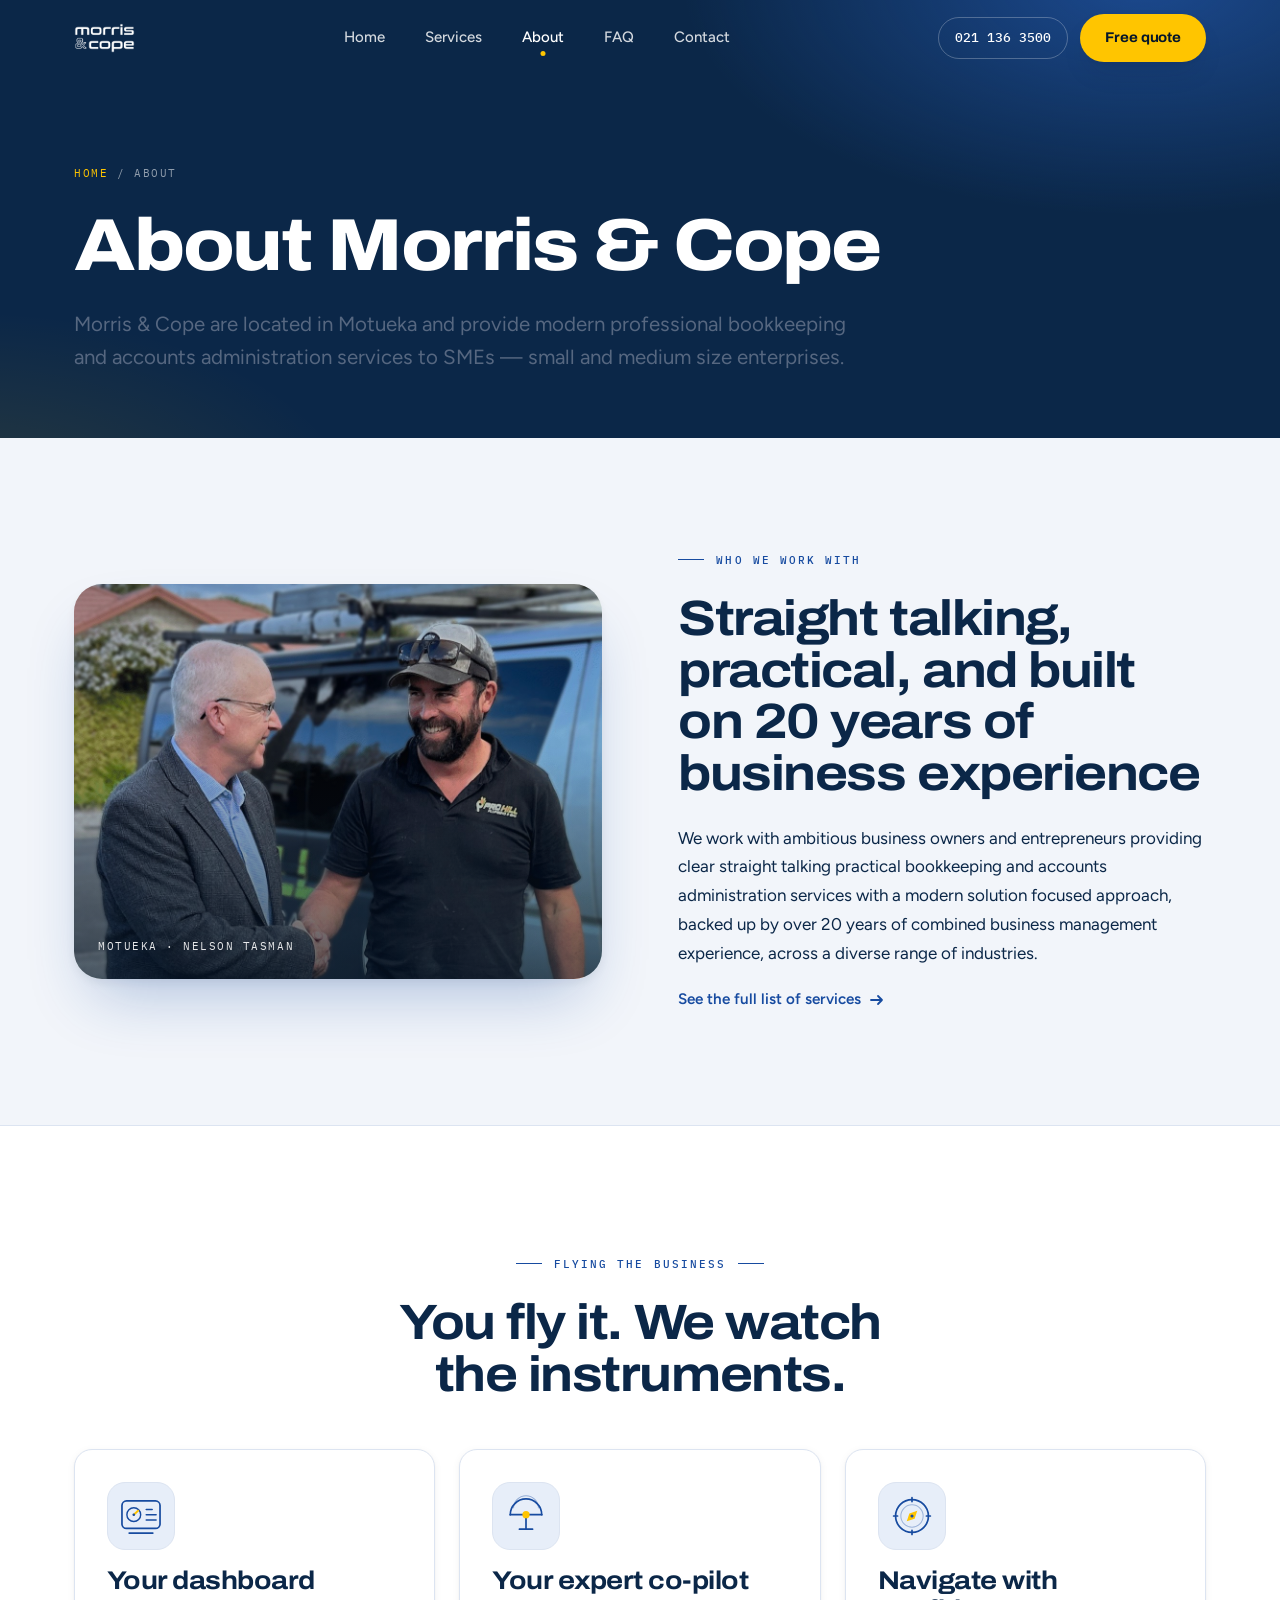
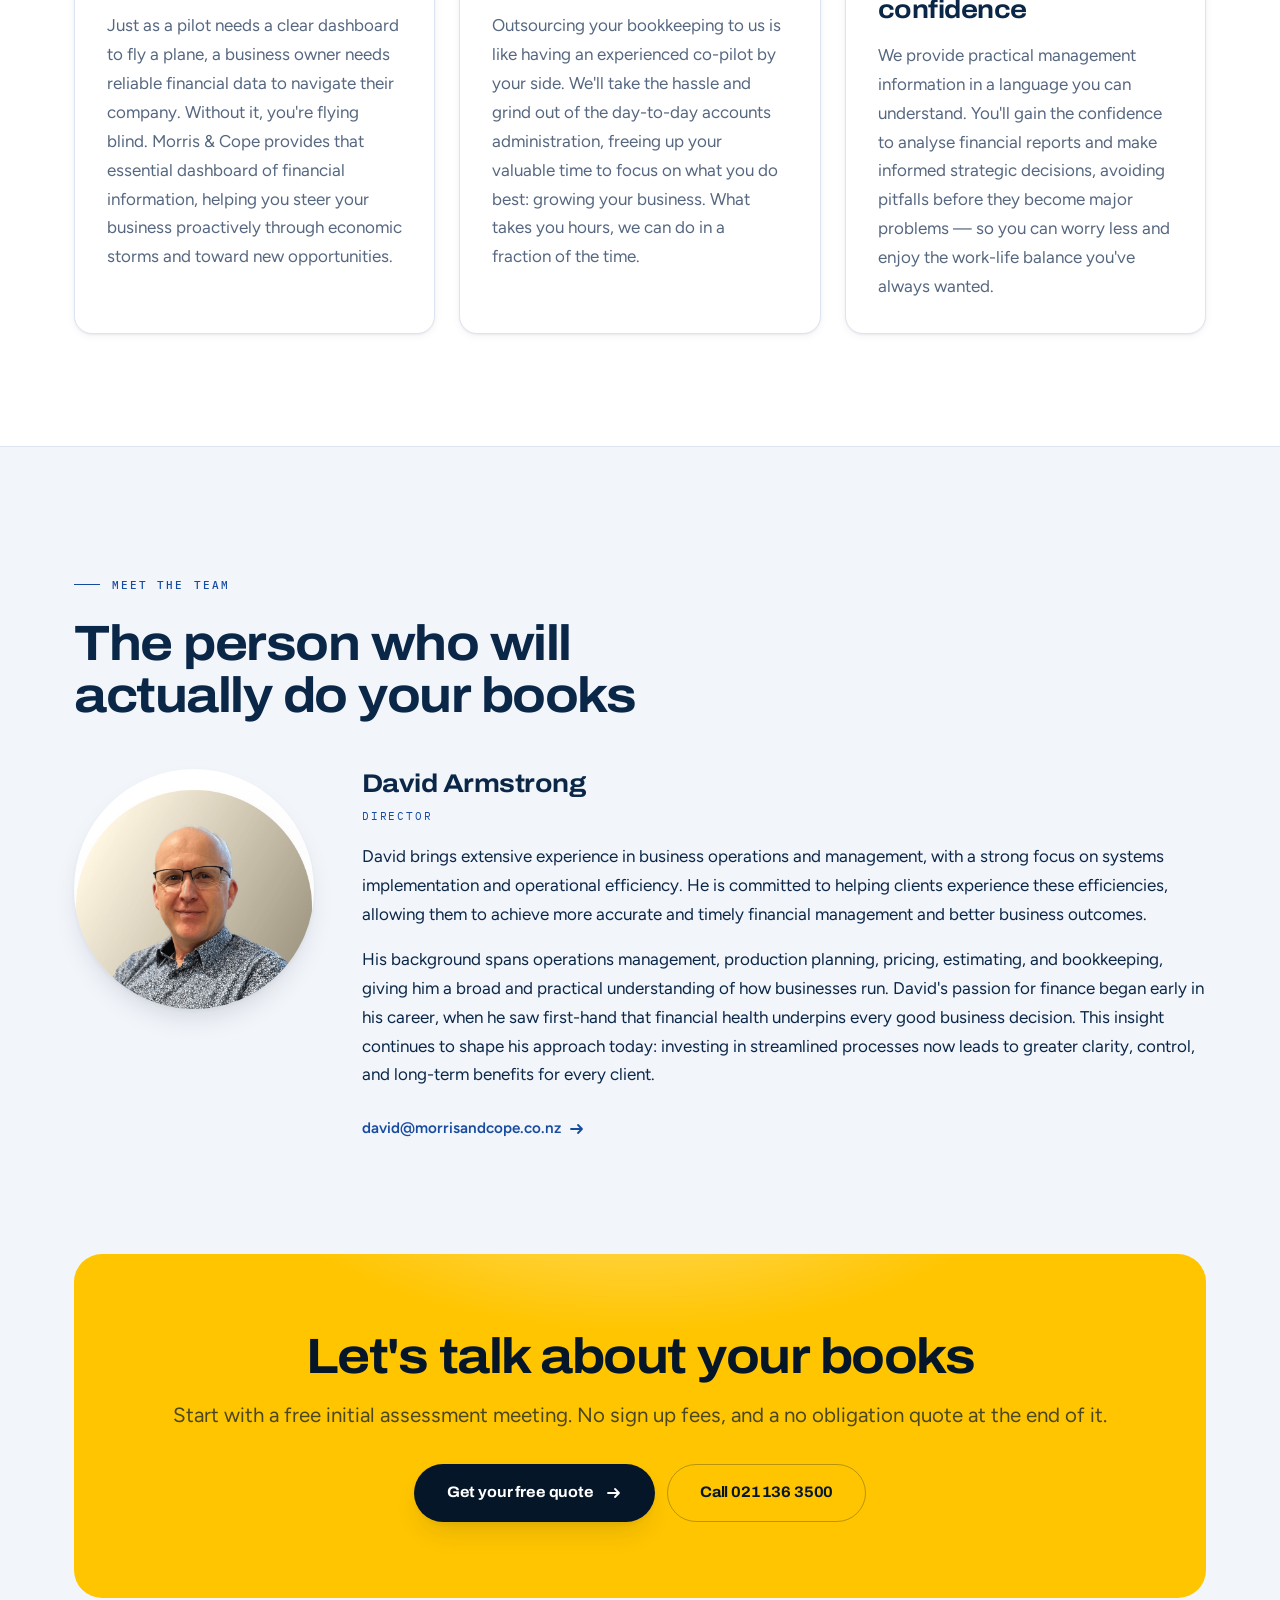
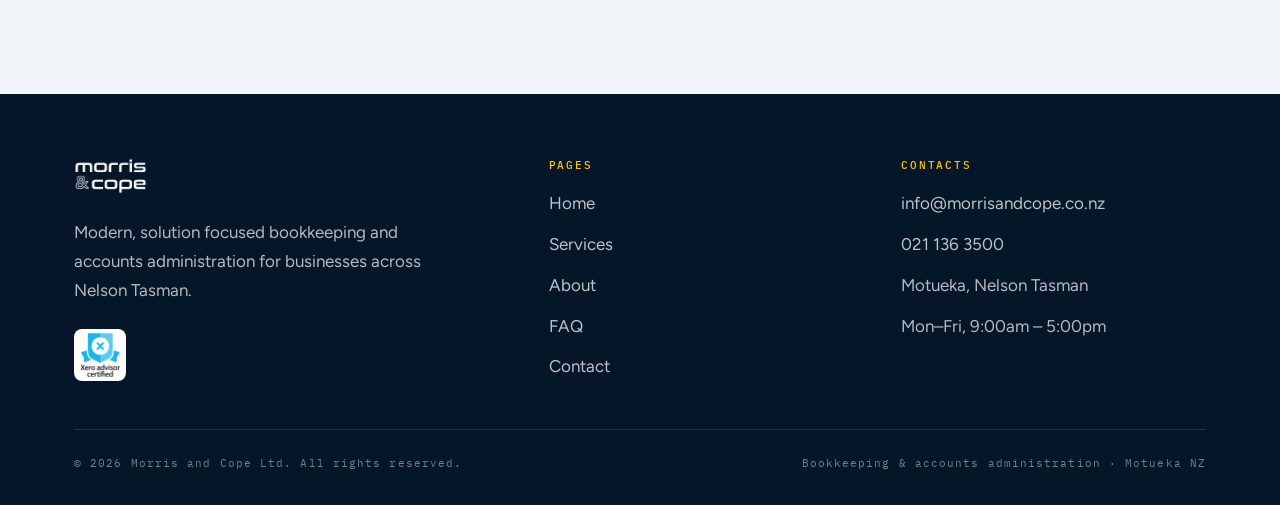
==== about.html @ 7918621d "Redesign morrisandcope.co.nz as a static five-page site Rebuilds the site around the aviation metaph" ====
<!DOCTYPE html>
<html lang="en-NZ">
<head>
<meta charset="utf-8">
<script>document.documentElement.classList.add('js')</script>
<meta name="viewport" content="width=device-width, initial-scale=1">
<title>About — Morris &amp; Cope Bookkeeping, Motueka</title>
<meta name="description" content="Morris &amp; Cope are located in Motueka and provide modern professional bookkeeping and accounts administration services to small and medium size enterprises across Nelson Tasman.">
<link rel="icon" href="images/favicon.png">
<link rel="preconnect" href="https://fonts.googleapis.com">
<link rel="preconnect" href="https://fonts.gstatic.com" crossorigin>
<link href="https://fonts.googleapis.com/css2?family=Archivo:wdth,wght@75..125,400..900&family=Figtree:wght@300..800&family=IBM+Plex+Mono:wght@400;500;600&display=swap" rel="stylesheet">
<link rel="stylesheet" href="styles.css">
</head>
<body>
<a class="skip" href="#main">Skip to content</a>

<header class="site-head">
  <div class="wrap">
    <a class="brand" href="index.html"><img src="images/logo-white.png" alt="Morris &amp; Cope"></a>
    <nav class="nav" aria-label="Main">
      <a href="index.html">Home</a>
      <a href="services.html">Services</a>
      <a href="about.html" aria-current="page">About</a>
      <a href="faq.html">FAQ</a>
      <a href="contact.html">Contact</a>
    </nav>
    <div class="head-cta">
      <a class="head-phone" href="tel:+64211363500">021 136 3500</a>
      <a class="btn btn--signal" href="contact.html">Free quote</a>
      <button class="burger" aria-expanded="false" aria-controls="drawer" aria-label="Menu"><span></span></button>
    </div>
  </div>
</header>

<div class="drawer" id="drawer" aria-hidden="true">
  <a class="drawer__link" href="index.html">Home</a>
  <a class="drawer__link" href="services.html">Services</a>
  <a class="drawer__link" href="about.html">About</a>
  <a class="drawer__link" href="faq.html">FAQ</a>
  <a class="drawer__link" href="contact.html">Contact</a>
  <div class="drawer__foot">
    <a class="btn btn--signal" href="contact.html">Get your free quote</a>
    <a class="btn btn--ghost" href="tel:+64211363500">Call 021 136 3500</a>
  </div>
</div>

<main id="main">

  <section class="page-head">
    <div class="page-head__glow"></div>
    <div class="wrap stage">
      <p class="crumbs"><a href="index.html">Home</a> / About</p>
      <h1>About Morris &amp; Cope</h1>
      <p class="lede">Morris &amp; Cope are located in Motueka and provide modern professional bookkeeping and accounts administration services to SMEs — small and medium size enterprises.</p>
    </div>
  </section>

  <section class="band">
    <div class="wrap split">
      <figure class="photo reveal" style="margin:0; aspect-ratio: 4/3;">
        <img src="images/handshake.jpg" alt="David Armstrong of Morris &amp; Cope meeting a tradesperson client" loading="lazy">
        <figcaption>Motueka · Nelson Tasman</figcaption>
      </figure>
      <div class="reveal" data-d="1">
        <p class="eyebrow">Who we work with</p>
        <h2>Straight talking, practical, and built on 20 years of business experience</h2>
        <p style="margin-top:var(--s5)">We work with ambitious business owners and entrepreneurs providing clear straight talking practical bookkeeping and accounts administration services with a modern solution focused approach, backed up by over 20 years of combined business management experience, across a diverse range of industries.</p>
        <p><a class="link-arrow" href="services.html"><span>See the full list of services</span> <svg width="16" height="16" viewBox="0 0 16 16" fill="none" aria-hidden="true"><path d="M2 8h11M9 4l4 4-4 4" stroke="currentColor" stroke-width="1.8" stroke-linecap="round" stroke-linejoin="round"/></svg></a></p>
      </div>
    </div>
  </section>

  <!-- The site's own aviation metaphor, given three pillars -->
  <section class="band band--raised">
    <div class="wrap">
      <div class="section-head section-head--center reveal">
        <p class="eyebrow eyebrow--center">Flying the business</p>
        <h2>You fly it. We watch the instruments.</h2>
      </div>
      <div class="grid grid--3">
        <div class="card pillar reveal">
          <svg class="pillar-ico" viewBox="0 0 64 64" fill="none" aria-hidden="true">
            <rect x="3" y="9" width="58" height="42" rx="7" stroke="#174BA0" stroke-width="2.6"/>
            <circle cx="21" cy="30" r="10.5" stroke="#174BA0" stroke-width="2.2"/>
            <path d="M21 30 L27.5 24" stroke="#FFC500" stroke-width="3" stroke-linecap="round"/>
            <circle cx="21" cy="30" r="2" fill="#174BA0"/>
            <path d="M40 38 h15M40 30 h15M40 22 h9" stroke="#174BA0" stroke-width="2.4" stroke-linecap="round"/>
            <path d="M14 58h36" stroke="#174BA0" stroke-width="2.6" stroke-linecap="round"/>
          </svg>
          <h3>Your dashboard</h3>
          <p style="color:var(--slate)">Just as a pilot needs a clear dashboard to fly a plane, a business owner needs reliable financial data to navigate their company. Without it, you're flying blind. Morris &amp; Cope provides that essential dashboard of financial information, helping you steer your business proactively through economic storms and toward new opportunities.</p>
        </div>
        <div class="card pillar reveal" data-d="1">
          <svg class="pillar-ico" viewBox="0 0 64 64" fill="none" aria-hidden="true">
            <path d="M8 30 a24 24 0 0 1 48 0" stroke="#174BA0" stroke-width="2.6" stroke-linecap="round"/>
            <path d="M8 30 h48" stroke="#174BA0" stroke-width="2.6" stroke-linecap="round"/>
            <path d="M32 30 v22" stroke="#174BA0" stroke-width="2.6" stroke-linecap="round"/>
            <circle cx="32" cy="30" r="5.5" fill="#FFC500"/>
            <path d="M22 52h20" stroke="#174BA0" stroke-width="2.6" stroke-linecap="round"/>
            <path d="M13 20 a19 19 0 0 1 38 0" stroke="#174BA0" stroke-width="1.6" opacity=".4"/>
          </svg>
          <h3>Your expert co-pilot</h3>
          <p style="color:var(--slate)">Outsourcing your bookkeeping to us is like having an experienced co-pilot by your side. We'll take the hassle and grind out of the day-to-day accounts administration, freeing up your valuable time to focus on what you do best: growing your business. What takes you hours, we can do in a fraction of the time.</p>
        </div>
        <div class="card pillar reveal" data-d="2">
          <svg class="pillar-ico" viewBox="0 0 64 64" fill="none" aria-hidden="true">
            <circle cx="32" cy="32" r="25" stroke="#174BA0" stroke-width="2.6"/>
            <circle cx="32" cy="32" r="17" stroke="#174BA0" stroke-width="1.6" opacity=".35"/>
            <path d="M32 4v6M32 54v6M4 32h6M54 32h6" stroke="#174BA0" stroke-width="2.6" stroke-linecap="round"/>
            <path d="M40 24 L28 28 L24 40 L36 36 Z" fill="#FFC500"/>
            <circle cx="32" cy="32" r="2.4" fill="#174BA0"/>
          </svg>
          <h3>Navigate with confidence</h3>
          <p style="color:var(--slate)">We provide practical management information in a language you can understand. You'll gain the confidence to analyse financial reports and make informed strategic decisions, avoiding pitfalls before they become major problems — so you can worry less and enjoy the work-life balance you've always wanted.</p>
        </div>
      </div>
    </div>
  </section>

  <section class="band">
    <div class="wrap">
      <div class="section-head reveal">
        <p class="eyebrow">Meet the team</p>
        <h2>The person who will actually do your books</h2>
      </div>
      <div class="team-card reveal">
        <div class="team-card__pic"><img src="images/david-portrait.jpg" alt="David Armstrong, director of Morris &amp; Cope" loading="lazy"></div>
        <div>
          <h3>David Armstrong</h3>
          <p class="team-role">Director</p>
          <p>David brings extensive experience in business operations and management, with a strong focus on systems implementation and operational efficiency. He is committed to helping clients experience these efficiencies, allowing them to achieve more accurate and timely financial management and better business outcomes.</p>
          <p>His background spans operations management, production planning, pricing, estimating, and bookkeeping, giving him a broad and practical understanding of how businesses run. David's passion for finance began early in his career, when he saw first-hand that financial health underpins every good business decision. This insight continues to shape his approach today: investing in streamlined processes now leads to greater clarity, control, and long-term benefits for every client.</p>
          <p style="margin-top:var(--s5)"><a class="link-arrow" href="mailto:david@morrisandcope.co.nz"><span>david@morrisandcope.co.nz</span> <svg width="16" height="16" viewBox="0 0 16 16" fill="none" aria-hidden="true"><path d="M2 8h11M9 4l4 4-4 4" stroke="currentColor" stroke-width="1.8" stroke-linecap="round" stroke-linejoin="round"/></svg></a></p>
        </div>
      </div>
    </div>
  </section>

  <section class="band band--tight" style="padding-top:0">
    <div class="wrap">
      <div class="cta-band reveal">
        <h2>Let's talk about your books</h2>
        <p class="lede">Start with a free initial assessment meeting. No sign up fees, and a no obligation quote at the end of it.</p>
        <div class="actions">
          <a class="btn" href="contact.html">Get your free quote <svg width="16" height="16" viewBox="0 0 16 16" fill="none" aria-hidden="true"><path d="M2 8h11M9 4l4 4-4 4" stroke="currentColor" stroke-width="1.8" stroke-linecap="round" stroke-linejoin="round"/></svg></a>
          <a class="btn btn--outline" href="tel:+64211363500">Call 021 136 3500</a>
        </div>
      </div>
    </div>
  </section>

</main>

<footer class="site-foot">
  <div class="wrap">
    <div class="foot-grid">
      <div>
        <img class="foot-logo" src="images/logo-white.png" alt="Morris &amp; Cope">
        <p style="max-width:34ch">Modern, solution focused bookkeeping and accounts administration for businesses across Nelson Tasman.</p>
        <div class="foot-badges">
          <img src="images/xero-certified.png" alt="Xero advisor certified">
        </div>
      </div>
      <div>
        <h4>Pages</h4>
        <ul class="foot-links">
          <li><a href="index.html">Home</a></li>
          <li><a href="services.html">Services</a></li>
          <li><a href="about.html">About</a></li>
          <li><a href="faq.html">FAQ</a></li>
          <li><a href="contact.html">Contact</a></li>
        </ul>
      </div>
      <div>
        <h4>Contacts</h4>
        <ul class="foot-contact">
          <li><a href="mailto:info@morrisandcope.co.nz">info@morrisandcope.co.nz</a></li>
          <li><a href="tel:+64211363500">021 136 3500</a></li>
          <li>Motueka, Nelson Tasman</li>
          <li>Mon–Fri, 9:00am – 5:00pm</li>
        </ul>
      </div>
    </div>
    <div class="foot-bottom">
      <span>© <span data-year>2026</span> Morris and Cope Ltd. All rights reserved.</span>
      <span>Bookkeeping &amp; accounts administration · Motueka NZ</span>
    </div>
  </div>
</footer>

<div class="dock">
  <a class="dock--call" href="tel:+64211363500">
    <svg width="15" height="15" viewBox="0 0 16 16" fill="none" aria-hidden="true"><path d="M3 3.5c0-.6.4-1 1-1h1.6c.4 0 .8.3.9.7l.7 2.2c.1.4 0 .8-.4 1l-1 .7a9 9 0 0 0 3.6 3.6l.7-1c.2-.3.6-.5 1-.4l2.2.7c.4.1.7.5.7.9V13c0 .6-.4 1-1 1A11 11 0 0 1 3 3.5Z" fill="currentColor"/></svg>
    Call
  </a>
  <a class="dock--quote" href="contact.html">Get a free quote</a>
</div>

<script src="app.js"></script>
</body>
</html>
---- styles.css ----
/* ==========================================================================
   Morris & Cope — bookkeeping & accounts administration, Motueka NZ
   Design system. The site's own copy runs an aviation metaphor
   (dashboard / co-pilot / altimeter / radar), so the visual language is
   flight-instrument: hairline ticks, mono labelling, one settling horizon.
   ========================================================================== */

/* ---------- 1. Tokens ---------- */
:root {
  /* Colour — every value derived from the logo blue #174BA0 and the
     brand's yellow desk photography. */
  --ink:        #061629;
  --navy:       #0B2748;
  --navy-soft:  #14396a;
  --blue:       #174BA0;
  --blue-lift:  #2C6BD4;
  --blue-wash:  #E7EEF9;
  --signal:     #FFC500;
  --signal-deep:#E0A800;
  --paper:      #F2F5FA;
  --white:      #FFFFFF;
  --mist:       #DCE4F1;
  --slate:      #566780;
  --slate-dim:  #7B8AA1;

  /* Spacing scale — used everywhere, no ad-hoc values */
  --s1: 4px;   --s2: 8px;   --s3: 12px;  --s4: 16px;  --s5: 24px;
  --s6: 32px;  --s7: 48px;  --s8: 64px;  --s9: 96px;  --s10: 128px;

  --radius-sm: 10px;
  --radius:    18px;
  --radius-lg: 28px;

  /* Layered, navy-tinted shadows — base / elevated / floating */
  --shadow-1: 0 1px 2px rgba(6,22,41,.05), 0 2px 8px rgba(6,22,41,.05);
  --shadow-2: 0 2px 4px rgba(6,22,41,.04), 0 14px 30px -10px rgba(6,22,41,.16);
  --shadow-3: 0 4px 10px rgba(6,22,41,.06), 0 32px 64px -20px rgba(23,75,160,.32);

  /* Spring-ish easing */
  --ease:      cubic-bezier(.22,.61,.36,1);
  --ease-out:  cubic-bezier(.16,1,.3,1);
  --ease-back: cubic-bezier(.34,1.42,.64,1);

  --head-h: 76px;
}

/* ---------- 2. Reset & base ---------- */
*, *::before, *::after { box-sizing: border-box; }
html { -webkit-text-size-adjust: 100%; scroll-behavior: smooth; }
body {
  margin: 0;
  background: var(--paper);
  color: var(--navy);
  font-family: 'Figtree', ui-sans-serif, system-ui, sans-serif;
  font-size: 17px;
  line-height: 1.7;
  -webkit-font-smoothing: antialiased;
  overflow-x: hidden;
}
img, svg { max-width: 100%; display: block; }
a { color: inherit; }
button { font: inherit; color: inherit; }

::selection { background: var(--signal); color: var(--ink); }

:focus-visible {
  outline: 3px solid var(--signal);
  outline-offset: 3px;
  border-radius: 4px;
}

.skip {
  position: absolute; left: var(--s4); top: -100px; z-index: 200;
  background: var(--signal); color: var(--ink);
  padding: var(--s3) var(--s5); border-radius: 999px;
  font-weight: 700; text-decoration: none;
  transition: top .2s var(--ease);
}
.skip:focus { top: var(--s4); }

/* ---------- 3. Typography ---------- */
/* Display: Archivo run wide (wdth 112) to echo the wide, rounded logotype.
   Body: Figtree. Utility: IBM Plex Mono for instrument labelling. */
h1, h2, h3, h4, .display {
  font-family: 'Archivo', ui-sans-serif, system-ui, sans-serif;
  font-variation-settings: 'wdth' 112;
  font-weight: 700;
  line-height: 1.04;
  letter-spacing: -0.03em;
  margin: 0;
  text-wrap: balance;
}
h1 { font-size: clamp(2.35rem, 7.4vw, 4.6rem); font-weight: 800; }
h2 { font-size: clamp(1.95rem, 5.2vw, 3.1rem); }
h3 { font-size: clamp(1.25rem, 2.6vw, 1.6rem); line-height: 1.16; letter-spacing: -0.02em; }
h4 { font-size: 1.06rem; line-height: 1.3; letter-spacing: -0.01em; }
p  { margin: 0 0 var(--s4); }
p:last-child { margin-bottom: 0; }

.lede {
  font-size: clamp(1.06rem, 2.1vw, 1.28rem);
  line-height: 1.62;
  color: var(--slate);
}

/* Instrument label — the utility face */
.eyebrow {
  font-family: 'IBM Plex Mono', ui-monospace, monospace;
  font-size: .715rem;
  font-weight: 500;
  letter-spacing: .18em;
  text-transform: uppercase;
  color: var(--blue);
  display: flex;
  align-items: center;
  gap: var(--s3);
  margin: 0 0 var(--s5);
}
.eyebrow::before {
  content: '';
  width: 26px; height: 1px;
  background: currentColor;
  flex: none;
}
.eyebrow--center { justify-content: center; }
.eyebrow--center::after {
  content: '';
  width: 26px; height: 1px;
  background: currentColor;
  flex: none;
}
.on-dark .eyebrow { color: var(--signal); }

/* ---------- 4. Layout ---------- */
.wrap { width: 100%; max-width: 1180px; margin-inline: auto; padding-inline: var(--s5); }
.wrap--narrow { max-width: 820px; }

section { position: relative; }
.band { padding-block: clamp(var(--s8), 9vw, 112px); }
.band--tight { padding-block: clamp(var(--s7), 8vw, var(--s9)); }

.on-dark { background: var(--navy); color: var(--white); }
/* Elevated light band — one step up from the paper ground */
.band--raised { background: var(--white); border-block: 1px solid var(--mist); }
.on-dark .lede, .on-dark p { color: rgba(255,255,255,.78); }
.on-dark h1, .on-dark h2, .on-dark h3, .on-dark h4 { color: var(--white); }

/* Fine grain overlay for dark bands — keeps big navy fields from flattening */
.grain::after {
  content: '';
  position: absolute; inset: 0;
  pointer-events: none;
  opacity: .5;
  background-image: url("data:image/svg+xml,%3Csvg xmlns='http://www.w3.org/2000/svg' width='140' height='140'%3E%3Cfilter id='n'%3E%3CfeTurbulence type='fractalNoise' baseFrequency='.85' numOctaves='3'/%3E%3C/filter%3E%3Crect width='140' height='140' filter='url(%23n)' opacity='.32'/%3E%3C/svg%3E");
}

.section-head { max-width: 720px; margin-bottom: var(--s7); }
.section-head--center { margin-inline: auto; text-align: center; }
.section-head p { margin-top: var(--s4); }

/* ---------- 5. Buttons & links ---------- */
.btn {
  --btn-bg: var(--blue);
  --btn-fg: var(--white);
  display: inline-flex; align-items: center; gap: var(--s3);
  padding: 15px var(--s6);
  background: var(--btn-bg);
  color: var(--btn-fg);
  border: 1px solid transparent;
  border-radius: 999px;
  font-family: 'Archivo', sans-serif;
  font-variation-settings: 'wdth' 106;
  font-weight: 700;
  font-size: .95rem;
  letter-spacing: -0.01em;
  text-decoration: none;
  cursor: pointer;
  box-shadow: var(--shadow-2);
  transition: transform .32s var(--ease-back), box-shadow .32s var(--ease), background-color .2s var(--ease);
}
.btn:hover  { transform: translateY(-3px); box-shadow: var(--shadow-3); }
.btn:active { transform: translateY(-1px) scale(.985); }
.btn svg { flex: none; transition: transform .32s var(--ease-back); }
.btn:hover svg { transform: translateX(4px); }

.btn--signal { --btn-bg: var(--signal); --btn-fg: var(--ink); }
.btn--signal:hover { background: #FFD23F; }
.btn--ghost {
  --btn-bg: transparent; --btn-fg: var(--white);
  border-color: rgba(255,255,255,.32);
  box-shadow: none;
}
.btn--ghost:hover { background: rgba(255,255,255,.09); border-color: rgba(255,255,255,.6); box-shadow: none; }
.btn--outline {
  --btn-bg: transparent; --btn-fg: var(--navy);
  border-color: var(--mist);
  box-shadow: none;
}
.btn--outline:hover { background: var(--white); border-color: var(--blue); box-shadow: var(--shadow-2); }

.actions { display: flex; flex-wrap: wrap; gap: var(--s3); }

/* Text link with a rule that wipes in */
.link-arrow {
  display: inline-flex; align-items: center; gap: var(--s2);
  font-weight: 600; color: var(--blue); text-decoration: none;
  font-size: .95rem;
}
.link-arrow span { position: relative; }
.link-arrow span::after {
  content: ''; position: absolute; left: 0; bottom: -2px;
  width: 100%; height: 1.5px; background: currentColor;
  transform: scaleX(0); transform-origin: right;
  transition: transform .38s var(--ease-out);
}
.link-arrow:hover span::after { transform: scaleX(1); transform-origin: left; }
.link-arrow svg { transition: transform .32s var(--ease-back); }
.link-arrow:hover svg { transform: translateX(4px); }

/* ---------- 6. Header ---------- */
.site-head {
  position: fixed; inset: 0 0 auto; z-index: 100;
  height: var(--head-h);
  display: flex; align-items: center;
  transition: background-color .4s var(--ease), box-shadow .4s var(--ease), height .4s var(--ease);
}
.site-head::before {
  content: ''; position: absolute; inset: 0;
  background: rgba(11,39,72,.88);
  backdrop-filter: blur(14px) saturate(140%);
  -webkit-backdrop-filter: blur(14px) saturate(140%);
  border-bottom: 1px solid rgba(255,255,255,.09);
  opacity: 0;
  transition: opacity .4s var(--ease);
}
.site-head.is-stuck::before { opacity: 1; }
.site-head.is-stuck { height: 64px; }
.site-head > .wrap {
  position: relative;
  display: flex; align-items: center; justify-content: space-between;
  gap: var(--s5);
}
.brand { display: flex; align-items: center; text-decoration: none; flex: none; }
.brand img { height: 30px; width: auto; transition: height .4s var(--ease); }
.site-head.is-stuck .brand img { height: 26px; }

.nav { display: flex; align-items: center; gap: var(--s2); }
.nav a {
  position: relative;
  padding: var(--s2) var(--s4);
  color: rgba(255,255,255,.82);
  text-decoration: none;
  font-weight: 500;
  font-size: .94rem;
  border-radius: 999px;
  transition: color .22s var(--ease), background-color .22s var(--ease);
}
.nav a::after {
  content: ''; position: absolute;
  left: 50%; bottom: 3px; translate: -50% 0;
  width: 5px; height: 5px; border-radius: 50%;
  background: var(--signal);
  opacity: 0; transform: scale(.4);
  transition: opacity .28s var(--ease), transform .28s var(--ease-back);
}
.nav a:hover { color: #fff; background: rgba(255,255,255,.08); }
.nav a[aria-current="page"] { color: #fff; }
.nav a[aria-current="page"]::after { opacity: 1; transform: scale(1); }

.head-cta { display: flex; align-items: center; gap: var(--s3); }
.head-phone {
  display: inline-flex; align-items: center; gap: var(--s2);
  font-family: 'IBM Plex Mono', monospace;
  font-size: .82rem; font-weight: 500;
  color: var(--white); text-decoration: none;
  padding: 9px var(--s4);
  border: 1px solid rgba(255,255,255,.26);
  border-radius: 999px;
  transition: background-color .24s var(--ease), border-color .24s var(--ease), transform .24s var(--ease-back);
}
.head-phone:hover { background: rgba(255,255,255,.1); border-color: rgba(255,255,255,.55); transform: translateY(-2px); }
.head-cta .btn { padding: 11px var(--s5); font-size: .88rem; }

/* Burger */
.burger {
  display: none;
  width: 46px; height: 46px;
  align-items: center; justify-content: center;
  background: rgba(255,255,255,.08);
  border: 1px solid rgba(255,255,255,.2);
  border-radius: 14px;
  cursor: pointer;
}
.burger span {
  display: block; width: 19px; height: 1.8px; background: #fff; border-radius: 2px;
  position: relative;
  transition: transform .38s var(--ease-back), opacity .2s var(--ease);
}
.burger span::before, .burger span::after {
  content: ''; position: absolute; left: 0; width: 19px; height: 1.8px;
  background: #fff; border-radius: 2px;
  transition: transform .38s var(--ease-back);
}
.burger span::before { top: -6px; }
.burger span::after  { top: 6px; }
.burger[aria-expanded="true"] span { transform: rotate(45deg); }
.burger[aria-expanded="true"] span::before { transform: translateY(6px) rotate(-90deg); }
.burger[aria-expanded="true"] span::after  { opacity: 0; }

/* Mobile drawer */
.drawer {
  position: fixed; inset: 0; z-index: 99;
  background: var(--navy);
  padding: calc(var(--head-h) + var(--s7)) var(--s5) var(--s7);
  display: flex; flex-direction: column;
  opacity: 0; visibility: hidden;
  transform: translateY(-12px);
  transition: opacity .34s var(--ease), transform .34s var(--ease), visibility .34s;
  overflow-y: auto;
}
.drawer.is-open { opacity: 1; visibility: visible; transform: none; }
.drawer a.drawer__link {
  font-family: 'Archivo', sans-serif;
  font-variation-settings: 'wdth' 112;
  font-weight: 700;
  font-size: 2rem;
  letter-spacing: -0.03em;
  color: #fff; text-decoration: none;
  padding: var(--s4) 0;
  border-bottom: 1px solid rgba(255,255,255,.1);
  opacity: 0; transform: translateY(16px);
}
.drawer.is-open a.drawer__link { animation: drawerIn .5s var(--ease-out) forwards; }
.drawer.is-open a.drawer__link:nth-child(1) { animation-delay: .06s; }
.drawer.is-open a.drawer__link:nth-child(2) { animation-delay: .12s; }
.drawer.is-open a.drawer__link:nth-child(3) { animation-delay: .18s; }
.drawer.is-open a.drawer__link:nth-child(4) { animation-delay: .24s; }
.drawer.is-open a.drawer__link:nth-child(5) { animation-delay: .30s; }
.drawer__foot { margin-top: auto; padding-top: var(--s7); display: grid; gap: var(--s3); }
.drawer__foot .btn { justify-content: center; }
@keyframes drawerIn { to { opacity: 1; transform: none; } }

/* ---------- 7. Hero ---------- */
.hero {
  position: relative;
  background: var(--ink);
  color: #fff;
  padding-top: calc(var(--head-h) + var(--s8));
  padding-bottom: var(--s9);
  overflow: hidden;
  isolation: isolate;
}
/* Layered radial gradients — slow ambient drift, no colour banding */
.hero__glow {
  position: absolute; inset: -25% -10%;
  z-index: -2;
  background:
    radial-gradient(48% 46% at 72% 26%, rgba(44,107,212,.52), transparent 62%),
    radial-gradient(40% 44% at 20% 78%, rgba(23,75,160,.46), transparent 66%),
    radial-gradient(34% 34% at 88% 82%, rgba(255,197,0,.14), transparent 62%);
  animation: drift 26s ease-in-out infinite alternate;
}
@keyframes drift {
  from { transform: translate3d(-2%, -1%, 0) scale(1); }
  to   { transform: translate3d(3%, 2.5%, 0) scale(1.09); }
}
.hero::after {
  content: ''; position: absolute; inset: 0; z-index: -1; pointer-events: none;
  opacity: .38;
  background-image: url("data:image/svg+xml,%3Csvg xmlns='http://www.w3.org/2000/svg' width='140' height='140'%3E%3Cfilter id='n'%3E%3CfeTurbulence type='fractalNoise' baseFrequency='.85' numOctaves='3'/%3E%3C/filter%3E%3Crect width='140' height='140' filter='url(%23n)' opacity='.3'/%3E%3C/svg%3E");
}
.hero__grid {
  display: grid;
  grid-template-columns: 1.08fr .92fr;
  gap: clamp(var(--s7), 6vw, var(--s9));
  align-items: center;
}
.hero h1 { color: #fff; }
/* The real headline is long — hold it to a size that still wraps to 3–4 lines */
.hero__title { font-size: clamp(1.75rem, 3.5vw, 2.7rem); max-width: 20ch; }
.hero h1 em {
  font-style: normal;
  color: var(--signal);
  position: relative;
  white-space: nowrap;
}
.hero__sub {
  margin-top: var(--s5);
  max-width: 30ch;
  font-size: clamp(1.06rem, 2vw, 1.25rem);
  line-height: 1.6;
  color: rgba(255,255,255,.8);
}
.hero .actions { margin-top: var(--s7); }
.hero__proof {
  margin-top: var(--s7);
  padding-top: var(--s5);
  border-top: 1px solid rgba(255,255,255,.14);
  display: flex; align-items: center; gap: var(--s5);
  flex-wrap: wrap;
}
.hero__proof p {
  font-size: .92rem;
  color: rgba(255,255,255,.66); margin: 0; max-width: 30ch; line-height: 1.5;
}
.hero__proof img { height: 74px; width: auto; border-radius: 10px; }

/* Staged hero entrance */
.js .stage > * { opacity: 0; transform: translateY(20px); }
.stage.is-live > * { animation: stageIn .78s var(--ease-out) forwards; }
.stage.is-live > *:nth-child(1) { animation-delay: .05s; }
.stage.is-live > *:nth-child(2) { animation-delay: .15s; }
.stage.is-live > *:nth-child(3) { animation-delay: .25s; }
.stage.is-live > *:nth-child(4) { animation-delay: .35s; }
.stage.is-live > *:nth-child(5) { animation-delay: .45s; }
@keyframes stageIn { to { opacity: 1; transform: none; } }

/* ---------- 8. The signature: attitude indicator ---------- */
.instrument { display: grid; justify-items: center; gap: var(--s5); }
.horizon {
  position: relative;
  width: min(400px, 78vw);
  aspect-ratio: 1;
  border-radius: 50%;
  background:
    conic-gradient(from 210deg, #1b3459, #0d1e35 25%, #23446f 50%, #0d1e35 75%, #1b3459);
  padding: 14px;
  box-shadow:
    0 0 0 1px rgba(255,255,255,.13),
    0 30px 70px -22px rgba(0,0,0,.85),
    inset 0 2px 3px rgba(255,255,255,.16);
  opacity: 0;
  transform: scale(.9);
  animation: instrumentIn .9s var(--ease-out) .25s forwards;
}
@keyframes instrumentIn { to { opacity: 1; transform: none; } }

.horizon__glass {
  position: relative;
  width: 100%; height: 100%;
  border-radius: 50%;
  overflow: hidden;
  background: #0a1729;
  box-shadow: inset 0 0 0 2px rgba(0,0,0,.5), inset 0 6px 22px rgba(0,0,0,.6);
}
/* The moving ball: rolls and pitches, then settles level */
.horizon__ball {
  position: absolute;
  left: -55%; right: -55%; top: -75%; bottom: -75%;
  transform-origin: 50% 50%;
  animation: settle 3.4s var(--ease-out) .5s forwards;
}
.horizon__ball::before,
.horizon__ball::after {
  content: ''; position: absolute; left: 0; right: 0; height: 50%;
}
.horizon__ball::before { top: 0;    background: linear-gradient(180deg, #4F92E4, #1E5EB6); }
.horizon__ball::after  { bottom: 0; background: linear-gradient(180deg, #5E4A22, #241A0B); }
.horizon__line {
  position: absolute; left: 0; right: 0; top: 50%;
  height: 2px; background: rgba(255,255,255,.92);
  transform: translateY(-1px);
  z-index: 2;
}
/* Pitch ladder — rungs sit inside the ball, so they roll and pitch with it */
.horizon__ladder i {
  position: absolute;
  left: 50%; translate: -50% 0;
  height: 1.5px; background: rgba(255,255,255,.5);
  border-radius: 2px;
  z-index: 3;
}
.horizon__ladder i:nth-child(1) { top: 44.4%; width: 6%; }
.horizon__ladder i:nth-child(2) { top: 41.6%; width: 10%; }
.horizon__ladder i:nth-child(3) { top: 55.6%; width: 6%; }
.horizon__ladder i:nth-child(4) { top: 58.4%; width: 10%; }
@keyframes settle {
  0%   { transform: rotate(-19deg) translateY(9%); }
  35%  { transform: rotate(11deg)  translateY(-5.5%); }
  62%  { transform: rotate(-5deg)  translateY(2.5%); }
  82%  { transform: rotate(2deg)   translateY(-1%); }
  100% { transform: rotate(0deg)   translateY(0); }
}
/* Ambient breathing once level, so the panel never looks frozen */
.horizon.is-level .horizon__ball { animation: idle 11s ease-in-out infinite; }
@keyframes idle {
  0%, 100% { transform: rotate(-.9deg) translateY(.5%); }
  50%      { transform: rotate(.9deg)  translateY(-.5%); }
}

/* Fixed aircraft reference symbol, in signal yellow */
.horizon__ref { position: absolute; inset: 0; z-index: 4; }
.horizon__ref svg { width: 100%; height: 100%; }
/* Bezel tick ring */
.horizon__ticks { position: absolute; inset: 0; z-index: 5; pointer-events: none; }
.horizon__ticks svg { width: 100%; height: 100%; }
/* Glass sheen */
.horizon__glass::after {
  content: ''; position: absolute; inset: 0; z-index: 6; pointer-events: none;
  background: linear-gradient(152deg, rgba(255,255,255,.22) 0%, rgba(255,255,255,.05) 28%, transparent 52%);
}
.horizon__cap {
  position: absolute; z-index: 7; left: 50%; bottom: 15%; translate: -50% 0;
  font-family: 'IBM Plex Mono', monospace;
  font-size: .62rem; letter-spacing: .2em; text-transform: uppercase;
  color: rgba(255,255,255,.62);
  white-space: nowrap;
}

/* Status chips beneath the instrument */
.readouts { display: flex; flex-wrap: wrap; gap: var(--s2); justify-content: center; }
.readout {
  display: inline-flex; align-items: center; gap: var(--s2);
  padding: 7px var(--s4) 7px var(--s3);
  border: 1px solid rgba(255,255,255,.16);
  background: rgba(255,255,255,.05);
  border-radius: 999px;
  font-family: 'IBM Plex Mono', monospace;
  font-size: .66rem; letter-spacing: .13em; text-transform: uppercase;
  color: rgba(255,255,255,.74);
  opacity: 0; transform: translateY(8px);
  animation: stageIn .5s var(--ease-out) forwards;
}
.readout:nth-child(1) { animation-delay: 1.55s; }
.readout:nth-child(2) { animation-delay: 1.7s; }
.readout:nth-child(3) { animation-delay: 1.85s; }
.readout b {
  width: 15px; height: 15px; border-radius: 50%;
  background: var(--signal); color: var(--ink);
  display: grid; place-items: center;
  font-size: .58rem; font-weight: 700; line-height: 1;
}

/* ---------- 9. Ticker ---------- */
.ticker {
  background: var(--signal);
  color: var(--ink);
  overflow: hidden;
  position: relative;
  border-block: 1px solid rgba(6,22,41,.14);
}
.ticker__track {
  display: flex; width: max-content;
  animation: marquee 42s linear infinite;
}
.ticker:hover .ticker__track { animation-play-state: paused; }
.ticker__set { display: flex; align-items: center; flex: none; }
.ticker__set span {
  font-family: 'IBM Plex Mono', monospace;
  font-size: .78rem; font-weight: 500;
  letter-spacing: .16em; text-transform: uppercase;
  padding: var(--s3) 0;
  white-space: nowrap;
}
.ticker__set span::after {
  content: '✦';
  margin-inline: var(--s5);
  opacity: .45;
}
@keyframes marquee { to { transform: translateX(-50%); } }

/* ---------- 10. Cards, grids ---------- */
.grid { display: grid; gap: var(--s5); }
.grid--2 { grid-template-columns: repeat(2, 1fr); }
.grid--3 { grid-template-columns: repeat(3, 1fr); }

.card {
  background: var(--white);
  border: 1px solid var(--mist);
  border-radius: var(--radius);
  padding: var(--s6);
  box-shadow: var(--shadow-1);
  transition: transform .42s var(--ease-out), box-shadow .42s var(--ease), border-color .3s var(--ease);
}
.card:hover { transform: translateY(-5px); box-shadow: var(--shadow-2); border-color: #C6D5EA; }

/* "Why choose us" checklist */
.checks { display: grid; grid-template-columns: repeat(3, 1fr); gap: var(--s4); }
.check {
  display: flex; align-items: flex-start; gap: var(--s3);
  background: var(--white);
  border: 1px solid var(--mist);
  border-radius: 16px;
  padding: var(--s5);
  font-weight: 600;
  line-height: 1.45;
  transition: transform .38s var(--ease-out), box-shadow .38s var(--ease), border-color .3s var(--ease);
}
.check:hover { transform: translateY(-3px); box-shadow: var(--shadow-2); border-color: var(--blue-lift); }
.check svg { flex: none; margin-top: 3px; color: var(--blue); }

/* Service cards */
.svc {
  display: flex; flex-direction: column;
  background: var(--white);
  border: 1px solid var(--mist);
  border-radius: var(--radius);
  overflow: hidden;
  text-decoration: none;
  box-shadow: var(--shadow-1);
  transition: transform .42s var(--ease-out), box-shadow .42s var(--ease), border-color .3s var(--ease);
}
.svc:hover { transform: translateY(-6px); box-shadow: var(--shadow-3); border-color: #BFD1EA; }
.svc__art {
  position: relative;
  aspect-ratio: 2 / 1;
  background: var(--blue-wash);
  overflow: hidden;
  display: grid; place-items: center;
}
.svc__art img {
  width: 74%; height: auto;
  transition: transform .55s var(--ease-out);
  mix-blend-mode: multiply;
}
.svc:hover .svc__art img { transform: scale(1.07) translateY(-2px); }
.svc__art::after {
  content: ''; position: absolute; inset: 0;
  background: linear-gradient(160deg, rgba(23,75,160,.10), rgba(255,197,0,.14));
  mix-blend-mode: multiply;
  opacity: .55;
  transition: opacity .45s var(--ease);
}
.svc:hover .svc__art::after { opacity: .95; }
.svc__body { padding: var(--s5); display: flex; flex-direction: column; gap: var(--s2); flex: 1; }
.svc__body h3 { font-size: 1.12rem; }
.svc__body p { font-size: .93rem; color: var(--slate); line-height: 1.55; margin: 0; }
.svc__go {
  margin-top: auto; padding-top: var(--s4);
  display: flex; align-items: center; gap: var(--s2);
  font-family: 'IBM Plex Mono', monospace;
  font-size: .68rem; letter-spacing: .15em; text-transform: uppercase;
  color: var(--blue);
}
.svc__go svg { transition: transform .34s var(--ease-back); }
.svc:hover .svc__go svg { transform: translateX(5px); }

/* ---------- 11. Photo treatment ---------- */
.photo {
  position: relative;
  border-radius: var(--radius-lg);
  overflow: hidden;
  box-shadow: var(--shadow-3);
  isolation: isolate;
}
.photo img { width: 100%; height: 100%; object-fit: cover; display: block; }
.photo::before {
  content: ''; position: absolute; inset: 0; z-index: 2;
  background: linear-gradient(to top, rgba(6,22,41,.62), rgba(6,22,41,0) 58%);
}
.photo::after {
  content: ''; position: absolute; inset: 0; z-index: 1;
  background: linear-gradient(140deg, rgba(23,75,160,.30), rgba(255,197,0,.16));
  mix-blend-mode: multiply;
}
.photo figcaption {
  position: absolute; z-index: 3; left: var(--s5); right: var(--s5); bottom: var(--s5);
  font-family: 'IBM Plex Mono', monospace;
  font-size: .68rem; letter-spacing: .14em; text-transform: uppercase;
  color: rgba(255,255,255,.9);
}

/* ---------- 12. Split section ---------- */
.split {
  display: grid;
  grid-template-columns: 1fr 1fr;
  gap: clamp(var(--s7), 6vw, var(--s9));
  align-items: center;
}
.split--wide-left { grid-template-columns: 1.15fr .85fr; }

/* Pull quote */
.pull {
  text-align: center;
  position: relative;
}
.pull blockquote {
  margin: 0;
  font-family: 'Archivo', sans-serif;
  font-variation-settings: 'wdth' 112;
  font-weight: 700;
  font-size: clamp(1.7rem, 4.6vw, 3rem);
  line-height: 1.12;
  letter-spacing: -0.03em;
  text-wrap: balance;
}
.pull blockquote em { font-style: normal; color: var(--signal); }
.pull__mark {
  font-family: 'Archivo', sans-serif;
  font-size: 5rem; line-height: .6;
  color: var(--signal);
  display: block;
  margin-bottom: var(--s4);
}

/* ---------- 13. Flight path — 4 simple steps ---------- */
.route { position: relative; margin-top: var(--s8); }
.route__svg { display: none; }
@media (min-width: 861px) {
  .route__svg {
    display: block;
    position: absolute; left: 0; right: 0; top: 0;
    width: 100%; height: 88px;
    overflow: visible;
  }
}
.route__line {
  fill: none;
  stroke: rgba(255,255,255,.34);
  stroke-width: 2;
  stroke-dasharray: 7 9;
  stroke-linecap: round;
}
.route__plane { fill: var(--signal); }
.route__steps {
  z-index: 1;
  display: grid;
  grid-template-columns: repeat(4, 1fr);
  gap: var(--s5);
  position: relative;
}
.step { text-align: center; }
.step__dot {
  width: 88px; height: 88px;
  margin: 0 auto var(--s5);
  border-radius: 50%;
  background: #16375f;
  border: 1px solid rgba(255,255,255,.2);
  display: grid; place-items: center;
  position: relative; z-index: 2;
  transition: transform .5s var(--ease-back), background-color .4s var(--ease), border-color .4s var(--ease);
}
.step__dot img { width: 46px; height: 46px; }
.step__dot::after {
  content: attr(data-n);
  position: absolute; top: -4px; right: -4px;
  width: 26px; height: 26px; border-radius: 50%;
  background: var(--signal); color: var(--ink);
  display: grid; place-items: center;
  font-family: 'IBM Plex Mono', monospace;
  font-size: .72rem; font-weight: 600;
}
.step.is-on .step__dot { transform: scale(1.06); background: #1d4877; border-color: rgba(255,197,0,.55); }
.step h3 { font-size: 1.18rem; margin-bottom: var(--s2); }
.step p { font-size: .93rem; color: rgba(255,255,255,.72); margin: 0; line-height: 1.55; }

/* ---------- 14. Testimonials ---------- */
.rail {
  display: flex;
  gap: var(--s5);
  overflow-x: auto;
  scroll-snap-type: x mandatory;
  -webkit-overflow-scrolling: touch;
  scrollbar-width: none;
  padding-bottom: var(--s4);
  margin-inline: calc(var(--s5) * -1);
  padding-inline: var(--s5);
}
.rail::-webkit-scrollbar { display: none; }
.quote {
  flex: 0 0 min(560px, 84vw);
  scroll-snap-align: center;
  background: var(--white);
  border: 1px solid var(--mist);
  border-radius: var(--radius);
  padding: var(--s6);
  box-shadow: var(--shadow-1);
  display: flex; flex-direction: column; gap: var(--s4);
}
.quote h3 { font-size: 1.18rem; color: var(--blue); }
.quote p { font-size: .97rem; color: var(--slate); margin: 0; }
.quote footer {
  margin-top: auto; padding-top: var(--s4);
  border-top: 1px solid var(--mist);
  font-family: 'IBM Plex Mono', monospace;
  font-size: .7rem; letter-spacing: .14em; text-transform: uppercase;
  color: var(--navy);
}
.rail-nav { display: flex; gap: var(--s2); justify-content: center; margin-top: var(--s5); }
.rail-nav button {
  width: 46px; height: 46px; border-radius: 50%;
  border: 1px solid var(--mist); background: var(--white);
  display: grid; place-items: center; cursor: pointer;
  color: var(--blue);
  box-shadow: var(--shadow-1);
  transition: transform .3s var(--ease-back), background-color .24s var(--ease), color .24s var(--ease);
}
.rail-nav button:hover { transform: translateY(-3px); background: var(--blue); color: #fff; }
.rail-nav button:active { transform: translateY(0) scale(.94); }

/* ---------- 15. Accordion ---------- */
.acc { border-top: 1px solid var(--mist); }
.acc__item { border-bottom: 1px solid var(--mist); }
.acc__btn {
  width: 100%;
  display: flex; align-items: flex-start; justify-content: space-between; gap: var(--s5);
  padding: var(--s5) 0;
  background: none; border: 0; cursor: pointer;
  text-align: left;
  font-family: 'Archivo', sans-serif;
  font-variation-settings: 'wdth' 110;
  font-weight: 700;
  font-size: clamp(1.05rem, 2.2vw, 1.3rem);
  letter-spacing: -0.02em;
  line-height: 1.25;
  color: var(--navy);
  transition: color .24s var(--ease);
}
.acc__btn:hover { color: var(--blue); }
.acc__ico {
  flex: none; width: 34px; height: 34px; border-radius: 50%;
  border: 1px solid var(--mist); background: var(--white);
  display: grid; place-items: center; color: var(--blue);
  transition: transform .42s var(--ease-back), background-color .3s var(--ease), color .3s var(--ease);
}
.acc__btn:hover .acc__ico { background: var(--blue-wash); }
.acc__btn[aria-expanded="true"] .acc__ico { transform: rotate(135deg); background: var(--blue); color: #fff; }
.acc__panel {
  display: grid; grid-template-rows: 0fr;
  transition: grid-template-rows .48s var(--ease-out);
}
.acc__panel > div { overflow: hidden; }
.acc__item.is-open .acc__panel { grid-template-rows: 1fr; }
.acc__inner { padding-bottom: var(--s6); max-width: 68ch; color: var(--slate); }
.acc__inner > *:first-child { margin-top: 0; }
.acc__inner h4 { color: var(--navy); margin: var(--s5) 0 var(--s3); }
.acc__inner ul { padding-left: 1.1em; margin: 0 0 var(--s4); }
.acc__inner li { margin-bottom: var(--s2); }
.acc__inner strong { color: var(--navy); }

/* ---------- 16. Service detail (services page) ---------- */
.svc-detail {
  scroll-margin-top: calc(var(--head-h) + var(--s5));
  background: var(--white);
  border: 1px solid var(--mist);
  border-radius: var(--radius-lg);
  padding: clamp(var(--s5), 4vw, var(--s7));
  box-shadow: var(--shadow-1);
  margin-bottom: var(--s5);
  transition: box-shadow .4s var(--ease), border-color .4s var(--ease);
}
.svc-detail:hover { box-shadow: var(--shadow-2); }
.svc-detail.is-open { border-color: #C3D4EC; box-shadow: var(--shadow-2); }
.svc-detail__head {
  display: flex; align-items: center; gap: var(--s5);
  margin-bottom: var(--s5);
}
.svc-detail__head img {
  width: 104px; flex: none;
  background: var(--blue-wash);
  border-radius: 14px;
  padding: var(--s2);
  mix-blend-mode: multiply;
}
.svc-detail__head h2 { font-size: clamp(1.5rem, 3.4vw, 2.1rem); }
.svc-detail__intro { color: var(--slate); max-width: 70ch; }
.svc-detail__intro strong { color: var(--navy); }

/* "Read more" disclosure */
.more { margin-top: var(--s5); }
.more__btn {
  display: inline-flex; align-items: center; gap: var(--s3);
  padding: 11px var(--s5);
  background: var(--blue-wash);
  border: 1px solid transparent;
  border-radius: 999px;
  cursor: pointer;
  font-family: 'IBM Plex Mono', monospace;
  font-size: .7rem; font-weight: 500; letter-spacing: .14em; text-transform: uppercase;
  color: var(--blue);
  transition: background-color .26s var(--ease), color .26s var(--ease), transform .3s var(--ease-back);
}
.more__btn:hover { background: var(--blue); color: #fff; transform: translateY(-2px); }
.more__btn svg { transition: transform .42s var(--ease-back); }
.more__btn[aria-expanded="true"] svg { transform: rotate(180deg); }
.more__panel {
  display: grid; grid-template-rows: 0fr;
  transition: grid-template-rows .5s var(--ease-out);
}
.more__panel > div { overflow: hidden; }
.more.is-open .more__panel { grid-template-rows: 1fr; }
.more__inner { padding-top: var(--s6); max-width: 72ch; color: var(--slate); }
.more__inner h3 { font-size: 1.22rem; color: var(--navy); margin: var(--s6) 0 var(--s3); }
.more__inner h3:first-child { margin-top: 0; }
.more__inner h4 { color: var(--blue); margin: var(--s5) 0 var(--s2); }
.more__inner ul, .more__inner ol { padding-left: 1.2em; margin: 0 0 var(--s4); }
.more__inner li { margin-bottom: var(--s3); }
.more__inner strong { color: var(--navy); }
.more__inner a { color: var(--blue); font-weight: 600; }

/* ---------- 17. Contact ---------- */
.form { display: grid; gap: var(--s4); }
.field { display: grid; gap: var(--s2); }
.field label {
  font-family: 'IBM Plex Mono', monospace;
  font-size: .68rem; letter-spacing: .14em; text-transform: uppercase;
  color: var(--slate);
}
.field input, .field textarea {
  font: inherit;
  padding: 13px var(--s4);
  border: 1px solid var(--mist);
  border-radius: 12px;
  background: var(--white);
  color: var(--navy);
  transition: border-color .24s var(--ease), box-shadow .24s var(--ease);
}
.field input:hover, .field textarea:hover { border-color: #C1D2EA; }
.field input:focus, .field textarea:focus {
  outline: none;
  border-color: var(--blue);
  box-shadow: 0 0 0 4px rgba(23,75,160,.14);
}
.field textarea { min-height: 150px; resize: vertical; }

.info-list { display: grid; gap: var(--s4); list-style: none; padding: 0; margin: 0; }
.info-list li { display: flex; gap: var(--s4); align-items: flex-start; }
.info-list .ico {
  flex: none; width: 42px; height: 42px; border-radius: 12px;
  display: grid; place-items: center;
  background: rgba(255,255,255,.08);
  border: 1px solid rgba(255,255,255,.18);
  color: var(--signal);
}
.info-list b {
  display: block;
  font-family: 'IBM Plex Mono', monospace;
  font-size: .68rem; font-weight: 500; letter-spacing: .14em; text-transform: uppercase;
  color: rgba(255,255,255,.6);
  margin-bottom: 2px;
}
.info-list a { color: #fff; text-decoration: none; font-size: 1.06rem; font-weight: 600; }
.info-list a:hover { color: var(--signal); }

/* ---------- 18. CTA band ---------- */
.cta-band {
  background: var(--signal);
  color: var(--ink);
  border-radius: var(--radius-lg);
  padding: clamp(var(--s7), 6vw, var(--s9)) clamp(var(--s5), 5vw, var(--s8));
  text-align: center;
  position: relative;
  overflow: hidden;
}
.cta-band::before {
  content: '';
  position: absolute; inset: -40% -10%;
  background: radial-gradient(45% 50% at 50% 0%, rgba(255,255,255,.55), transparent 70%);
  pointer-events: none;
}
.cta-band > * { position: relative; }
.cta-band h2 { color: var(--ink); }
.cta-band p { color: rgba(6,22,41,.72); margin-top: var(--s4); }
.cta-band .actions { justify-content: center; margin-top: var(--s6); }
.cta-band .btn { --btn-bg: var(--ink); --btn-fg: #fff; }
.cta-band .btn--outline { --btn-bg: transparent; --btn-fg: var(--ink); border-color: rgba(6,22,41,.28); }
.cta-band .btn--outline:hover { background: rgba(255,255,255,.5); border-color: var(--ink); }

/* ---------- 19. Footer ---------- */
.site-foot { background: var(--ink); color: rgba(255,255,255,.7); padding-block: var(--s8) var(--s6); }
.foot-grid {
  display: grid;
  grid-template-columns: 1.4fr 1fr 1fr;
  gap: var(--s7);
  padding-bottom: var(--s7);
  border-bottom: 1px solid rgba(255,255,255,.12);
}
.site-foot img.foot-logo { height: 36px; width: auto; margin-bottom: var(--s5); }
.site-foot h4 {
  font-family: 'IBM Plex Mono', monospace;
  font-size: .7rem; font-weight: 500; letter-spacing: .16em; text-transform: uppercase;
  color: var(--signal);
  margin-bottom: var(--s4);
}
.foot-links { list-style: none; padding: 0; margin: 0; display: grid; gap: var(--s3); }
.foot-links a, .foot-contact a {
  color: rgba(255,255,255,.74); text-decoration: none;
  transition: color .22s var(--ease), transform .22s var(--ease);
  display: inline-block;
}
.foot-links a:hover, .foot-contact a:hover { color: var(--signal); transform: translateX(3px); }
.foot-contact { list-style: none; padding: 0; margin: 0; display: grid; gap: var(--s3); }
.foot-bottom {
  padding-top: var(--s5);
  display: flex; justify-content: space-between; gap: var(--s4); flex-wrap: wrap;
  font-family: 'IBM Plex Mono', monospace;
  font-size: .68rem; letter-spacing: .1em;
  color: rgba(255,255,255,.45);
}
.foot-badges { display: flex; gap: var(--s3); align-items: center; margin-top: var(--s5); }
.foot-badges img { height: 52px; width: auto; border-radius: 8px; background: #fff; padding: 4px; }

/* ---------- 20. Mobile sticky action bar ---------- */
.dock {
  position: fixed; z-index: 90;
  left: var(--s3); right: var(--s3); bottom: var(--s3);
  display: none;
  gap: var(--s2);
  padding: var(--s2);
  background: rgba(11,39,72,.94);
  backdrop-filter: blur(12px);
  -webkit-backdrop-filter: blur(12px);
  border: 1px solid rgba(255,255,255,.14);
  border-radius: 999px;
  box-shadow: 0 14px 34px -10px rgba(0,0,0,.55);
  transform: translateY(140%);
  transition: transform .44s var(--ease-out);
}
.dock.is-up { transform: none; }
.dock a {
  flex: 1;
  display: flex; align-items: center; justify-content: center; gap: var(--s2);
  padding: 13px var(--s3);
  border-radius: 999px;
  text-decoration: none;
  font-family: 'Archivo', sans-serif;
  font-variation-settings: 'wdth' 106;
  font-weight: 700; font-size: .88rem;
}
.dock .dock--call { background: rgba(255,255,255,.1); color: #fff; }
.dock .dock--quote { background: var(--signal); color: var(--ink); }

/* ---------- 21. Scroll reveal ---------- */
.js .reveal { opacity: 0; transform: translateY(26px); }
.reveal.is-in {
  opacity: 1; transform: none;
  transition: opacity .7s var(--ease-out), transform .8s var(--ease-out);
}
.reveal[data-d="1"].is-in { transition-delay: .08s; }
.reveal[data-d="2"].is-in { transition-delay: .16s; }
.reveal[data-d="3"].is-in { transition-delay: .24s; }
.reveal[data-d="4"].is-in { transition-delay: .32s; }
.reveal[data-d="5"].is-in { transition-delay: .40s; }

/* Page-head (inner pages) */
.page-head {
  background: var(--navy);
  color: #fff;
  padding-top: calc(var(--head-h) + var(--s8));
  padding-bottom: var(--s8);
  position: relative;
  overflow: hidden;
}
.page-head__glow {
  position: absolute; inset: -40% -20%;
  background:
    radial-gradient(40% 46% at 78% 20%, rgba(44,107,212,.5), transparent 64%),
    radial-gradient(34% 40% at 12% 88%, rgba(255,197,0,.13), transparent 66%);
  animation: drift 26s ease-in-out infinite alternate;
}
.page-head > .wrap { position: relative; }
.page-head p { max-width: 60ch; margin-top: var(--s5); }
.crumbs {
  font-family: 'IBM Plex Mono', monospace;
  font-size: .7rem; letter-spacing: .14em; text-transform: uppercase;
  color: rgba(255,255,255,.55);
  margin-bottom: var(--s5);
}
.crumbs a { text-decoration: none; color: var(--signal); }
.crumbs a:hover { text-decoration: underline; }

/* Jump nav (services page) */
.jump {
  display: flex; flex-wrap: wrap; gap: var(--s2);
  margin-top: var(--s6);
}
.jump a {
  font-family: 'IBM Plex Mono', monospace;
  font-size: .68rem; letter-spacing: .12em; text-transform: uppercase;
  padding: 8px var(--s4);
  border: 1px solid rgba(255,255,255,.22);
  border-radius: 999px;
  color: rgba(255,255,255,.78);
  text-decoration: none;
  transition: background-color .24s var(--ease), color .24s var(--ease), transform .24s var(--ease-back), border-color .24s var(--ease);
}
.jump a:hover { background: var(--signal); color: var(--ink); border-color: var(--signal); transform: translateY(-2px); }

/* Team */
.team-card {
  display: grid;
  grid-template-columns: 240px 1fr;
  gap: var(--s7);
  align-items: start;
}
.team-card__pic {
  border-radius: 50%;
  overflow: hidden;
  background: var(--blue-wash);
  box-shadow: var(--shadow-2);
  aspect-ratio: 1;
}
.team-card__pic img { width: 100%; height: 100%; object-fit: cover; }
.team-role {
  font-family: 'IBM Plex Mono', monospace;
  font-size: .7rem; letter-spacing: .16em; text-transform: uppercase;
  color: var(--blue);
  margin: var(--s2) 0 var(--s4);
}

/* Pillar cards (about) — icons drawn as instruments, matching the hero */
.pillar { display: flex; flex-direction: column; gap: var(--s4); }
.pillar .pillar-ico {
  width: 68px; height: 68px;
  background: var(--blue-wash);
  border-radius: 18px; padding: 12px;
  border: 1px solid var(--mist);
}

/* ---------- 22. Responsive ---------- */
@media (max-width: 1040px) {
  .hero__grid { grid-template-columns: 1fr; gap: var(--s8); }
  .hero__title { max-width: 22ch; }
  .checks { grid-template-columns: repeat(2, 1fr); }
}
@media (max-width: 900px) {
  .nav, .head-cta .btn, .head-phone { display: none; }
  .burger { display: flex; }
  .grid--3 { grid-template-columns: repeat(2, 1fr); }
  .foot-grid { grid-template-columns: 1fr 1fr; gap: var(--s6); }
  .team-card { grid-template-columns: 1fr; gap: var(--s5); }
  .team-card__pic { width: 190px; }
}
@media (max-width: 860px) {
  .route__steps { grid-template-columns: 1fr; gap: 0; text-align: left; }
  .step {
    text-align: left;
    display: grid;
    grid-template-columns: 72px 1fr;
    gap: var(--s5);
    padding-bottom: var(--s6);
    position: relative;
  }
  .step:not(:last-child)::before {
    content: '';
    position: absolute; left: 35px; top: 78px; bottom: 8px;
    width: 2px;
    background: repeating-linear-gradient(to bottom, rgba(255,255,255,.34) 0 7px, transparent 7px 16px);
  }
  .step__dot { width: 72px; height: 72px; margin: 0; }
  .step__dot img { width: 38px; height: 38px; }
  .step__body { padding-top: var(--s2); }
}
@media (max-width: 760px) {
  body { font-size: 16.5px; }
  .split, .split--wide-left { grid-template-columns: 1fr; gap: var(--s7); }
  .grid--2 { grid-template-columns: 1fr; }
  .band { padding-block: var(--s8); }
  .dock { display: flex; }
  .site-foot { padding-bottom: 92px; }
  .svc-detail__head { gap: var(--s4); }
  .svc-detail__head img { width: 70px; }
}
@media (max-width: 620px) {
  .grid--3 { grid-template-columns: 1fr; }

  /* Service cards become scannable rows — nine of them fit in a thumb-flick,
     instead of nine full-height cards. */
  .svc { flex-direction: row; }
  .svc__art { flex: none; width: 106px; aspect-ratio: auto; }
  .svc__art img { width: 76%; }
  .svc__body { padding: var(--s4) var(--s5) var(--s4) var(--s4); gap: 2px; }
  .svc__body h3 { font-size: 1.02rem; }
  .svc__body p { font-size: .87rem; line-height: 1.45; }
  .svc__go { padding-top: var(--s3); font-size: .62rem; }

  .hero__grid { gap: var(--s7); }
  .eyebrow { letter-spacing: .14em; }
  /* Let each testimonial size to its own text instead of matching the tallest */
  .rail { align-items: flex-start; }
  .hero__proof { flex-wrap: nowrap; gap: var(--s4); }
  .hero__proof img { height: 56px; }
  .hero__proof p { max-width: none; font-size: .88rem; }
  .horizon { width: min(290px, 68vw); padding: 10px; }
  .horizon__cap { font-size: .56rem; bottom: 13%; }
  .readout { font-size: .6rem; padding: 6px var(--s3) 6px 6px; }
  .checks { grid-template-columns: 1fr; }
  .foot-grid { grid-template-columns: 1fr; }
  .hero { padding-bottom: var(--s8); }
  .hero__sub { max-width: none; }
  .actions .btn { flex: 1 1 100%; justify-content: center; }
  .drawer a.drawer__link { font-size: 1.7rem; }
}

/* ---------- 23. Reduced motion ---------- */
@media (prefers-reduced-motion: reduce) {
  html { scroll-behavior: auto; }
  *, *::before, *::after {
    animation-duration: .001ms !important;
    animation-iteration-count: 1 !important;
    transition-duration: .001ms !important;
  }
  .reveal, .stage > *, .readout, .horizon { opacity: 1 !important; transform: none !important; }
  .ticker__track { animation: none; }
}

/* Print — an accountant will print the FAQ */
@media print {
  .site-head, .dock, .drawer, .ticker, .cta-band { display: none !important; }
  body { background: #fff; color: #000; }
  .acc__panel { grid-template-rows: 1fr !important; }
}
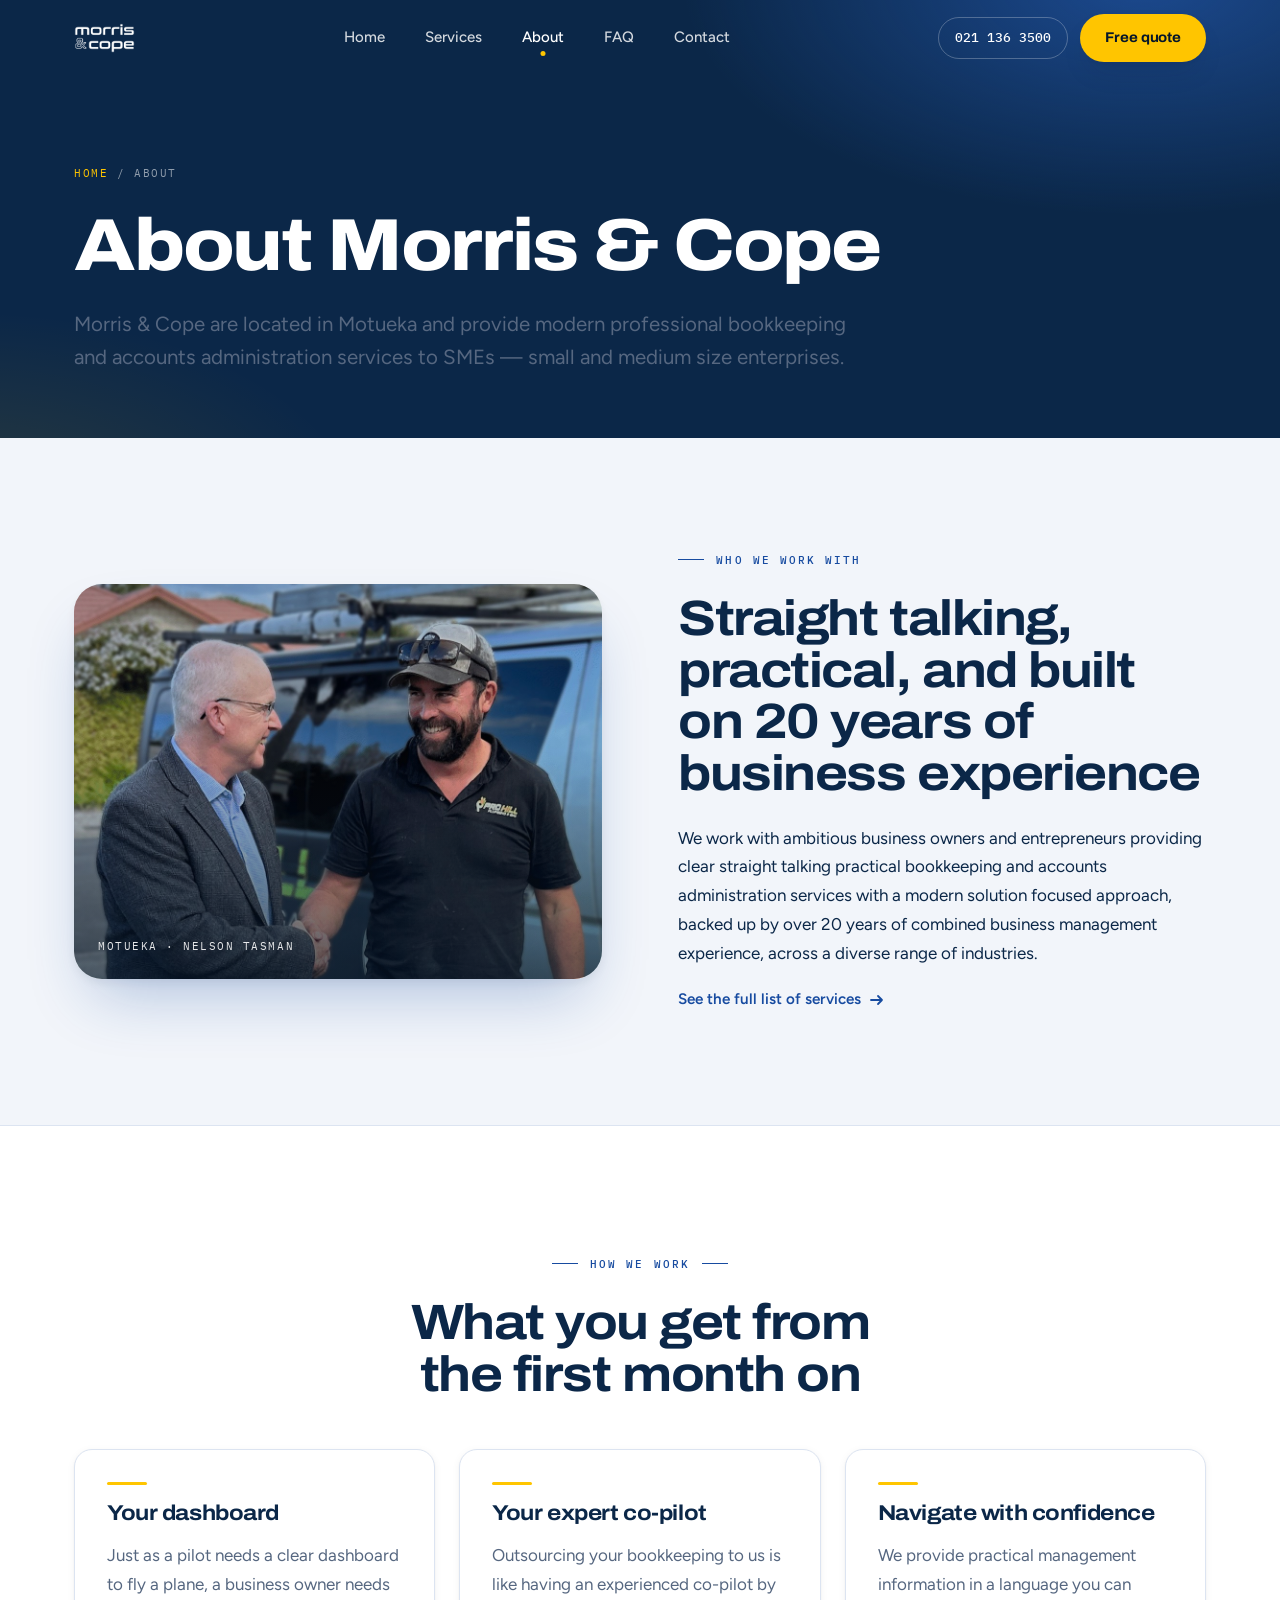
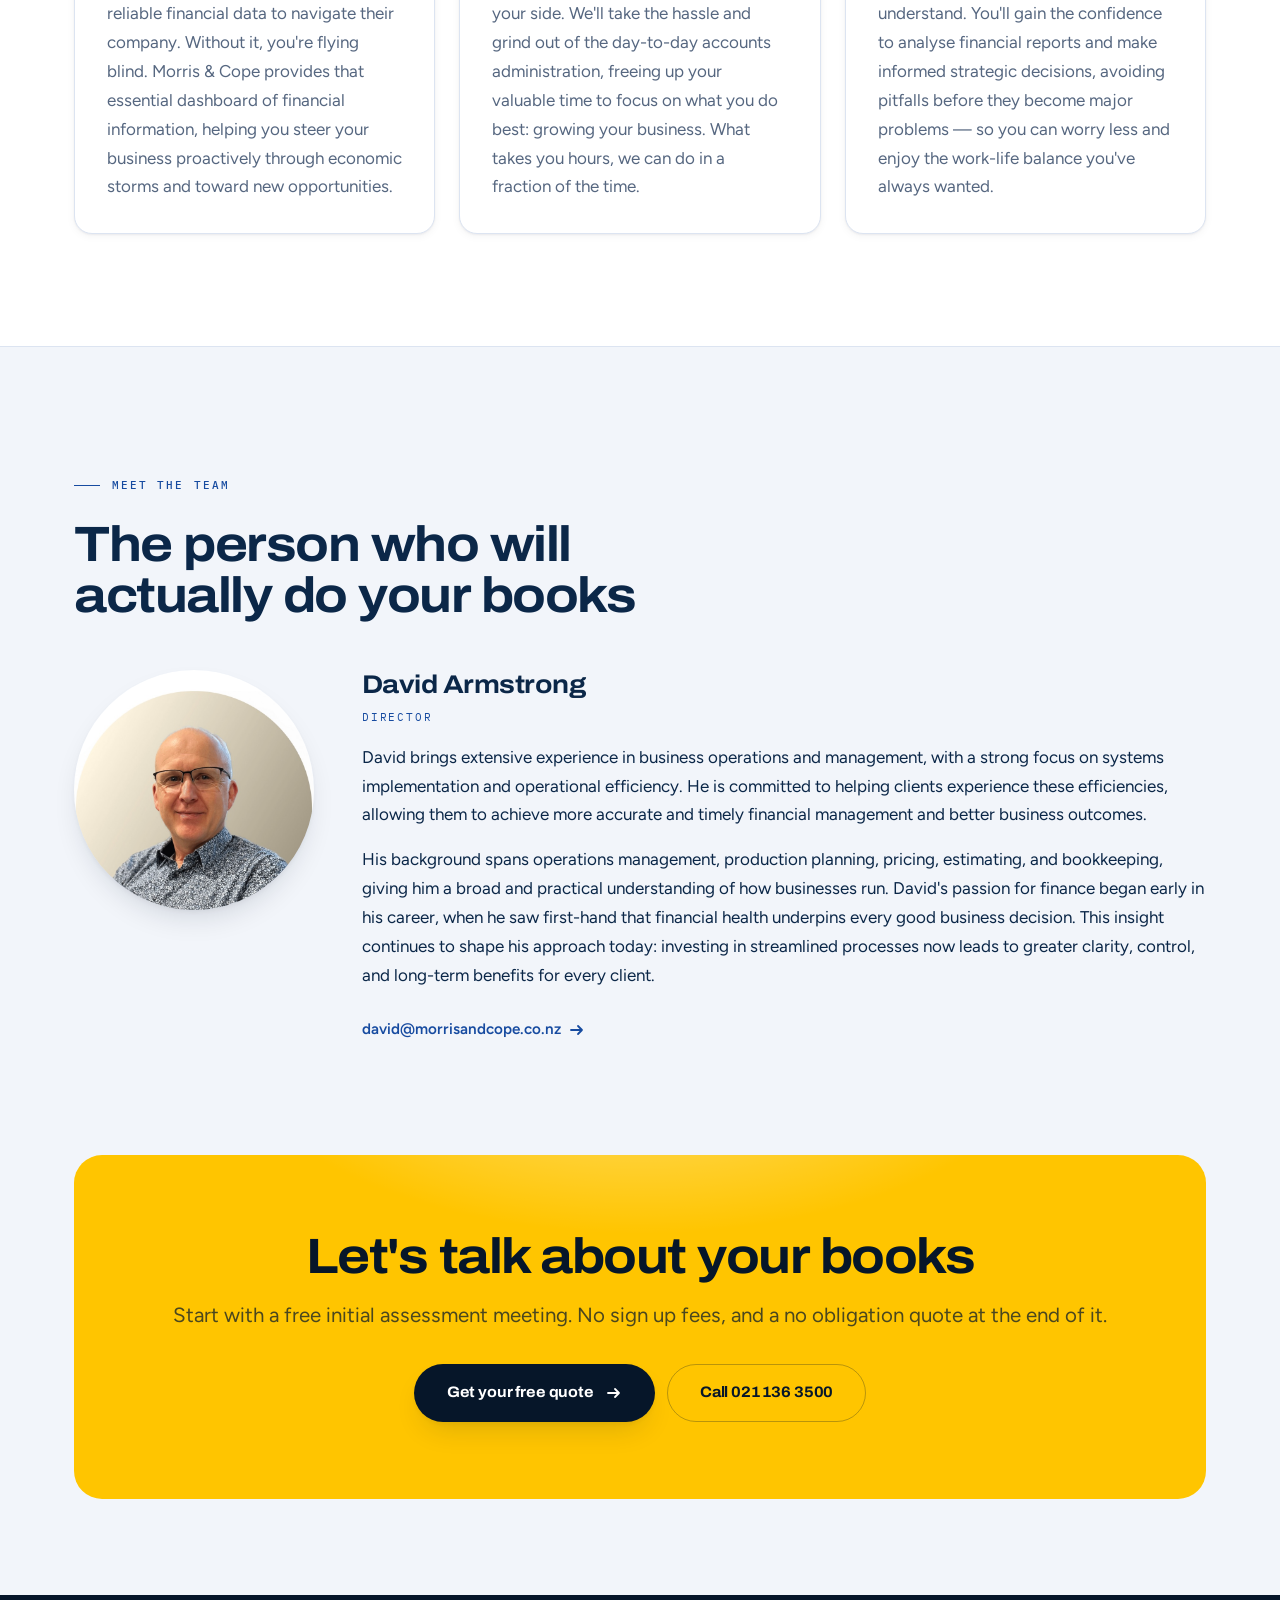
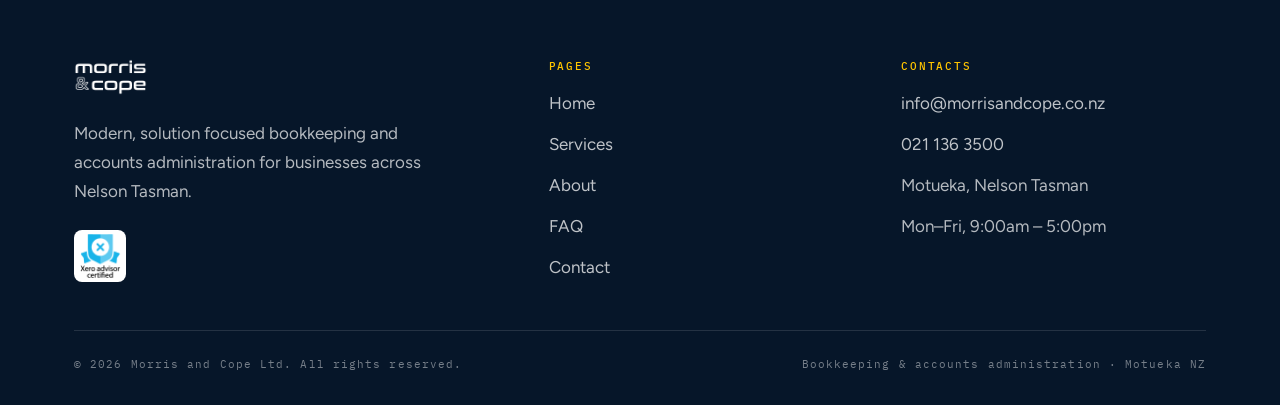
==== commit 6a2d5d59: "Replace the hero instrument with an interactive hours-back calculator The attitude indicator was a o" ====
--- a/about.html
+++ b/about.html
@@ -75,42 +75,19 @@
   <section class="band band--raised">
     <div class="wrap">
       <div class="section-head section-head--center reveal">
-        <p class="eyebrow eyebrow--center">Flying the business</p>
-        <h2>You fly it. We watch the instruments.</h2>
+        <p class="eyebrow eyebrow--center">How we work</p>
+        <h2>What you get from the first month on</h2>
       </div>
       <div class="grid grid--3">
         <div class="card pillar reveal">
-          <svg class="pillar-ico" viewBox="0 0 64 64" fill="none" aria-hidden="true">
-            <rect x="3" y="9" width="58" height="42" rx="7" stroke="#174BA0" stroke-width="2.6"/>
-            <circle cx="21" cy="30" r="10.5" stroke="#174BA0" stroke-width="2.2"/>
-            <path d="M21 30 L27.5 24" stroke="#FFC500" stroke-width="3" stroke-linecap="round"/>
-            <circle cx="21" cy="30" r="2" fill="#174BA0"/>
-            <path d="M40 38 h15M40 30 h15M40 22 h9" stroke="#174BA0" stroke-width="2.4" stroke-linecap="round"/>
-            <path d="M14 58h36" stroke="#174BA0" stroke-width="2.6" stroke-linecap="round"/>
-          </svg>
           <h3>Your dashboard</h3>
           <p style="color:var(--slate)">Just as a pilot needs a clear dashboard to fly a plane, a business owner needs reliable financial data to navigate their company. Without it, you're flying blind. Morris &amp; Cope provides that essential dashboard of financial information, helping you steer your business proactively through economic storms and toward new opportunities.</p>
         </div>
         <div class="card pillar reveal" data-d="1">
-          <svg class="pillar-ico" viewBox="0 0 64 64" fill="none" aria-hidden="true">
-            <path d="M8 30 a24 24 0 0 1 48 0" stroke="#174BA0" stroke-width="2.6" stroke-linecap="round"/>
-            <path d="M8 30 h48" stroke="#174BA0" stroke-width="2.6" stroke-linecap="round"/>
-            <path d="M32 30 v22" stroke="#174BA0" stroke-width="2.6" stroke-linecap="round"/>
-            <circle cx="32" cy="30" r="5.5" fill="#FFC500"/>
-            <path d="M22 52h20" stroke="#174BA0" stroke-width="2.6" stroke-linecap="round"/>
-            <path d="M13 20 a19 19 0 0 1 38 0" stroke="#174BA0" stroke-width="1.6" opacity=".4"/>
-          </svg>
           <h3>Your expert co-pilot</h3>
           <p style="color:var(--slate)">Outsourcing your bookkeeping to us is like having an experienced co-pilot by your side. We'll take the hassle and grind out of the day-to-day accounts administration, freeing up your valuable time to focus on what you do best: growing your business. What takes you hours, we can do in a fraction of the time.</p>
         </div>
         <div class="card pillar reveal" data-d="2">
-          <svg class="pillar-ico" viewBox="0 0 64 64" fill="none" aria-hidden="true">
-            <circle cx="32" cy="32" r="25" stroke="#174BA0" stroke-width="2.6"/>
-            <circle cx="32" cy="32" r="17" stroke="#174BA0" stroke-width="1.6" opacity=".35"/>
-            <path d="M32 4v6M32 54v6M4 32h6M54 32h6" stroke="#174BA0" stroke-width="2.6" stroke-linecap="round"/>
-            <path d="M40 24 L28 28 L24 40 L36 36 Z" fill="#FFC500"/>
-            <circle cx="32" cy="32" r="2.4" fill="#174BA0"/>
-          </svg>
           <h3>Navigate with confidence</h3>
           <p style="color:var(--slate)">We provide practical management information in a language you can understand. You'll gain the confidence to analyse financial reports and make informed strategic decisions, avoiding pitfalls before they become major problems — so you can worry less and enjoy the work-life balance you've always wanted.</p>
         </div>
--- a/styles.css
+++ b/styles.css
@@ -1,8 +1,8 @@
 /* ==========================================================================
    Morris & Cope — bookkeeping & accounts administration, Motueka NZ
-   Design system. The site's own copy runs an aviation metaphor
-   (dashboard / co-pilot / altimeter / radar), so the visual language is
-   flight-instrument: hairline ticks, mono labelling, one settling horizon.
+   Design system. The visual language is the bookkeeper's own: ruled ledger
+   lines, mono labelling for anything numeric, and one interactive moment —
+   the hero calculator, where the visitor works out their own number.
    ========================================================================== */
 
 /* ---------- 1. Tokens ---------- */
@@ -80,7 +80,7 @@
 
 /* ---------- 3. Typography ---------- */
 /* Display: Archivo run wide (wdth 112) to echo the wide, rounded logotype.
-   Body: Figtree. Utility: IBM Plex Mono for instrument labelling. */
+   Body: Figtree. Utility: IBM Plex Mono for labels and anything numeric. */
 h1, h2, h3, h4, .display {
   font-family: 'Archivo', ui-sans-serif, system-ui, sans-serif;
   font-variation-settings: 'wdth' 112;
@@ -415,120 +415,150 @@
 .stage.is-live > *:nth-child(5) { animation-delay: .45s; }
 @keyframes stageIn { to { opacity: 1; transform: none; } }
 
-/* ---------- 8. The signature: attitude indicator ---------- */
-.instrument { display: grid; justify-items: center; gap: var(--s5); }
-.horizon {
+/* ---------- 8. The signature: hours-back calculator ----------
+   A ruled panel, like a page from a ledger. Every number on it comes from
+   the visitor's own slider input — no invented figures. Works without JS
+   (the default 6 hrs / 312 hours is already rendered in the markup). */
+.calc {
   position: relative;
-  width: min(400px, 78vw);
-  aspect-ratio: 1;
+  background: rgba(255,255,255,.055);
+  border: 1px solid rgba(255,255,255,.14);
+  border-radius: var(--radius-lg);
+  padding: clamp(var(--s5), 3.4vw, var(--s7));
+  backdrop-filter: blur(10px);
+  -webkit-backdrop-filter: blur(10px);
+  box-shadow: 0 2px 6px rgba(0,0,0,.2), 0 30px 60px -24px rgba(0,0,0,.7);
+  opacity: 0;
+  transform: translateY(18px);
+  animation: calcIn .8s var(--ease-out) .3s forwards;
+  overflow: hidden;
+}
+/* Faint ruled lines, the way an accounts pad is ruled */
+.calc::before {
+  content: '';
+  position: absolute; inset: 0;
+  pointer-events: none;
+  background-image: repeating-linear-gradient(
+    to bottom, rgba(255,255,255,.035) 0 1px, transparent 1px 30px);
+  mask-image: linear-gradient(to bottom, transparent, #000 22%, #000 78%, transparent);
+  -webkit-mask-image: linear-gradient(to bottom, transparent, #000 22%, #000 78%, transparent);
+}
+.calc > * { position: relative; }
+@keyframes calcIn { to { opacity: 1; transform: none; } }
+
+.calc__title {
+  font-size: 1.22rem;
+  color: #fff;
+  margin-bottom: var(--s6);
+  padding-bottom: var(--s5);
+  border-bottom: 1px solid rgba(255,255,255,.14);
+}
+.calc__label {
+  display: block;
+  font-family: 'IBM Plex Mono', monospace;
+  font-size: .68rem; letter-spacing: .14em; text-transform: uppercase;
+  color: rgba(255,255,255,.62);
+  margin-bottom: var(--s4);
+}
+
+/* Slider */
+.calc__control { display: flex; align-items: center; gap: var(--s4); }
+.calc__control input[type="range"] {
+  -webkit-appearance: none; appearance: none;
+  flex: 1; min-width: 0;
+  height: 34px;
+  margin: 0;
+  background: linear-gradient(to right,
+      var(--signal) 0 var(--fill, 26.3%),
+      rgba(255,255,255,.18) var(--fill, 26.3%) 100%)
+    center / 100% 8px no-repeat;
+  border-radius: 999px;
+  cursor: grab;
+}
+.calc__control input[type="range"]:active { cursor: grabbing; }
+.calc__control input[type="range"]::-webkit-slider-thumb {
+  -webkit-appearance: none; appearance: none;
+  width: 30px; height: 30px;
   border-radius: 50%;
-  background:
-    conic-gradient(from 210deg, #1b3459, #0d1e35 25%, #23446f 50%, #0d1e35 75%, #1b3459);
-  padding: 14px;
-  box-shadow:
-    0 0 0 1px rgba(255,255,255,.13),
-    0 30px 70px -22px rgba(0,0,0,.85),
-    inset 0 2px 3px rgba(255,255,255,.16);
-  opacity: 0;
-  transform: scale(.9);
-  animation: instrumentIn .9s var(--ease-out) .25s forwards;
-}
-@keyframes instrumentIn { to { opacity: 1; transform: none; } }
-
-.horizon__glass {
-  position: relative;
-  width: 100%; height: 100%;
+  background: var(--signal);
+  border: 3px solid #0d213a;
+  box-shadow: 0 2px 5px rgba(0,0,0,.45), 0 0 0 1px rgba(255,255,255,.22);
+  transition: transform .24s var(--ease-back);
+}
+.calc__control input[type="range"]::-moz-range-thumb {
+  width: 24px; height: 24px;
   border-radius: 50%;
-  overflow: hidden;
-  background: #0a1729;
-  box-shadow: inset 0 0 0 2px rgba(0,0,0,.5), inset 0 6px 22px rgba(0,0,0,.6);
-}
-/* The moving ball: rolls and pitches, then settles level */
-.horizon__ball {
-  position: absolute;
-  left: -55%; right: -55%; top: -75%; bottom: -75%;
-  transform-origin: 50% 50%;
-  animation: settle 3.4s var(--ease-out) .5s forwards;
-}
-.horizon__ball::before,
-.horizon__ball::after {
-  content: ''; position: absolute; left: 0; right: 0; height: 50%;
-}
-.horizon__ball::before { top: 0;    background: linear-gradient(180deg, #4F92E4, #1E5EB6); }
-.horizon__ball::after  { bottom: 0; background: linear-gradient(180deg, #5E4A22, #241A0B); }
-.horizon__line {
-  position: absolute; left: 0; right: 0; top: 50%;
-  height: 2px; background: rgba(255,255,255,.92);
-  transform: translateY(-1px);
-  z-index: 2;
-}
-/* Pitch ladder — rungs sit inside the ball, so they roll and pitch with it */
-.horizon__ladder i {
-  position: absolute;
-  left: 50%; translate: -50% 0;
-  height: 1.5px; background: rgba(255,255,255,.5);
-  border-radius: 2px;
-  z-index: 3;
-}
-.horizon__ladder i:nth-child(1) { top: 44.4%; width: 6%; }
-.horizon__ladder i:nth-child(2) { top: 41.6%; width: 10%; }
-.horizon__ladder i:nth-child(3) { top: 55.6%; width: 6%; }
-.horizon__ladder i:nth-child(4) { top: 58.4%; width: 10%; }
-@keyframes settle {
-  0%   { transform: rotate(-19deg) translateY(9%); }
-  35%  { transform: rotate(11deg)  translateY(-5.5%); }
-  62%  { transform: rotate(-5deg)  translateY(2.5%); }
-  82%  { transform: rotate(2deg)   translateY(-1%); }
-  100% { transform: rotate(0deg)   translateY(0); }
-}
-/* Ambient breathing once level, so the panel never looks frozen */
-.horizon.is-level .horizon__ball { animation: idle 11s ease-in-out infinite; }
-@keyframes idle {
-  0%, 100% { transform: rotate(-.9deg) translateY(.5%); }
-  50%      { transform: rotate(.9deg)  translateY(-.5%); }
-}
-
-/* Fixed aircraft reference symbol, in signal yellow */
-.horizon__ref { position: absolute; inset: 0; z-index: 4; }
-.horizon__ref svg { width: 100%; height: 100%; }
-/* Bezel tick ring */
-.horizon__ticks { position: absolute; inset: 0; z-index: 5; pointer-events: none; }
-.horizon__ticks svg { width: 100%; height: 100%; }
-/* Glass sheen */
-.horizon__glass::after {
-  content: ''; position: absolute; inset: 0; z-index: 6; pointer-events: none;
-  background: linear-gradient(152deg, rgba(255,255,255,.22) 0%, rgba(255,255,255,.05) 28%, transparent 52%);
-}
-.horizon__cap {
-  position: absolute; z-index: 7; left: 50%; bottom: 15%; translate: -50% 0;
-  font-family: 'IBM Plex Mono', monospace;
-  font-size: .62rem; letter-spacing: .2em; text-transform: uppercase;
+  background: var(--signal);
+  border: 3px solid #0d213a;
+  box-shadow: 0 2px 5px rgba(0,0,0,.45), 0 0 0 1px rgba(255,255,255,.22);
+  transition: transform .24s var(--ease-back);
+}
+.calc__control input[type="range"]:hover::-webkit-slider-thumb,
+.calc__control input[type="range"]:focus-visible::-webkit-slider-thumb { transform: scale(1.16); }
+.calc__control input[type="range"]:hover::-moz-range-thumb,
+.calc__control input[type="range"]:focus-visible::-moz-range-thumb { transform: scale(1.16); }
+.calc__control input[type="range"]:focus-visible { outline: 3px solid var(--signal); outline-offset: 6px; }
+
+.calc__badge {
+  flex: none;
+  min-width: 74px;
+  text-align: center;
+  padding: 7px var(--s3);
+  border-radius: 999px;
+  background: rgba(255,255,255,.08);
+  border: 1px solid rgba(255,255,255,.18);
+  font-family: 'IBM Plex Mono', monospace;
+  font-size: .78rem; font-weight: 500;
+  color: #fff;
+}
+
+.calc__scale {
+  display: flex; justify-content: space-between;
+  list-style: none; margin: var(--s2) 0 0; padding: 0 92px 0 4px;
+  font-family: 'IBM Plex Mono', monospace;
+  font-size: .62rem; letter-spacing: .1em;
+  color: rgba(255,255,255,.34);
+}
+
+/* Result */
+.calc__result {
+  margin-top: var(--s6);
+  padding-top: var(--s5);
+  border-top: 1px solid rgba(255,255,255,.14);
+}
+.calc__big {
+  display: block;
+  font-family: 'Archivo', sans-serif;
+  font-variation-settings: 'wdth' 118;
+  font-weight: 800;
+  font-size: clamp(3.4rem, 8vw, 5rem);
+  line-height: .92;
+  letter-spacing: -0.045em;
+  color: var(--signal);
+  font-variant-numeric: tabular-nums;
+}
+.calc__big.is-tick { animation: tick .34s var(--ease-back); }
+@keyframes tick {
+  0%   { transform: translateY(4px) scale(.985); }
+  100% { transform: none; }
+}
+.calc__unit {
+  display: block;
+  margin-top: var(--s2);
+  font-family: 'IBM Plex Mono', monospace;
+  font-size: .68rem; letter-spacing: .14em; text-transform: uppercase;
   color: rgba(255,255,255,.62);
-  white-space: nowrap;
-}
-
-/* Status chips beneath the instrument */
-.readouts { display: flex; flex-wrap: wrap; gap: var(--s2); justify-content: center; }
-.readout {
-  display: inline-flex; align-items: center; gap: var(--s2);
-  padding: 7px var(--s4) 7px var(--s3);
-  border: 1px solid rgba(255,255,255,.16);
-  background: rgba(255,255,255,.05);
-  border-radius: 999px;
-  font-family: 'IBM Plex Mono', monospace;
-  font-size: .66rem; letter-spacing: .13em; text-transform: uppercase;
-  color: rgba(255,255,255,.74);
-  opacity: 0; transform: translateY(8px);
-  animation: stageIn .5s var(--ease-out) forwards;
-}
-.readout:nth-child(1) { animation-delay: 1.55s; }
-.readout:nth-child(2) { animation-delay: 1.7s; }
-.readout:nth-child(3) { animation-delay: 1.85s; }
-.readout b {
-  width: 15px; height: 15px; border-radius: 50%;
-  background: var(--signal); color: var(--ink);
-  display: grid; place-items: center;
-  font-size: .58rem; font-weight: 700; line-height: 1;
+}
+.calc__note {
+  margin: var(--s4) 0 0;
+  font-size: .95rem; line-height: 1.55;
+  color: rgba(255,255,255,.76);
+}
+.calc__note b { color: #fff; font-variant-numeric: tabular-nums; }
+
+.calc__cta {
+  margin-top: var(--s6);
+  color: var(--signal);
 }
 
 /* ---------- 9. Ticker ---------- */
@@ -711,7 +741,6 @@
   stroke-dasharray: 7 9;
   stroke-linecap: round;
 }
-.route__plane { fill: var(--signal); }
 .route__steps {
   z-index: 1;
   display: grid;
@@ -1098,14 +1127,14 @@
   margin: var(--s2) 0 var(--s4);
 }
 
-/* Pillar cards (about) — icons drawn as instruments, matching the hero */
+/* Pillar cards (about) — a ruled cap instead of an icon, so the type leads */
 .pillar { display: flex; flex-direction: column; gap: var(--s4); }
-.pillar .pillar-ico {
-  width: 68px; height: 68px;
-  background: var(--blue-wash);
-  border-radius: 18px; padding: 12px;
-  border: 1px solid var(--mist);
-}
+.pillar::before {
+  content: '';
+  width: 40px; height: 3px; border-radius: 2px;
+  background: var(--signal);
+}
+.pillar h3 { font-size: 1.34rem; }
 
 /* ---------- 22. Responsive ---------- */
 @media (max-width: 1040px) {
@@ -1171,9 +1200,7 @@
   .hero__proof { flex-wrap: nowrap; gap: var(--s4); }
   .hero__proof img { height: 56px; }
   .hero__proof p { max-width: none; font-size: .88rem; }
-  .horizon { width: min(290px, 68vw); padding: 10px; }
-  .horizon__cap { font-size: .56rem; bottom: 13%; }
-  .readout { font-size: .6rem; padding: 6px var(--s3) 6px 6px; }
+  .calc__scale { padding-right: 84px; }
   .checks { grid-template-columns: 1fr; }
   .foot-grid { grid-template-columns: 1fr; }
   .hero { padding-bottom: var(--s8); }
@@ -1190,7 +1217,7 @@
     animation-iteration-count: 1 !important;
     transition-duration: .001ms !important;
   }
-  .reveal, .stage > *, .readout, .horizon { opacity: 1 !important; transform: none !important; }
+  .reveal, .stage > *, .calc { opacity: 1 !important; transform: none !important; }
   .ticker__track { animation: none; }
 }
 
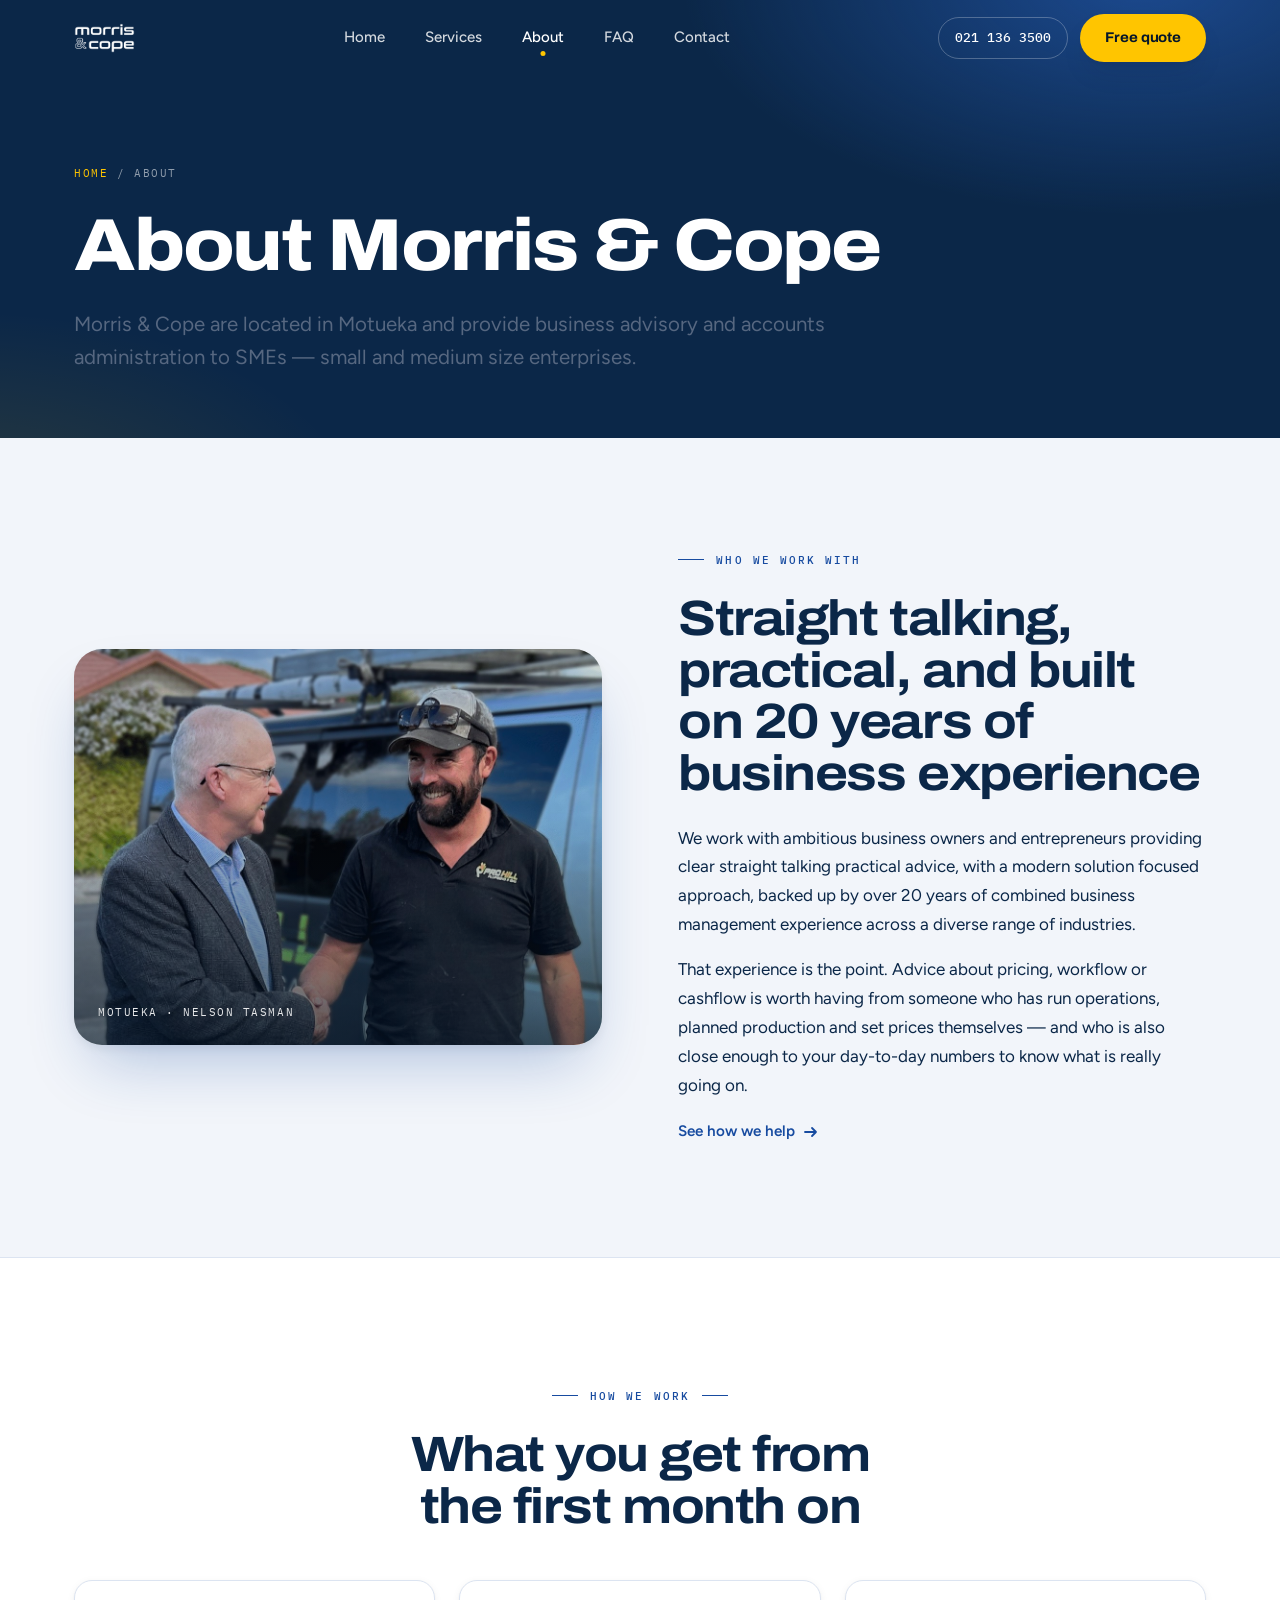
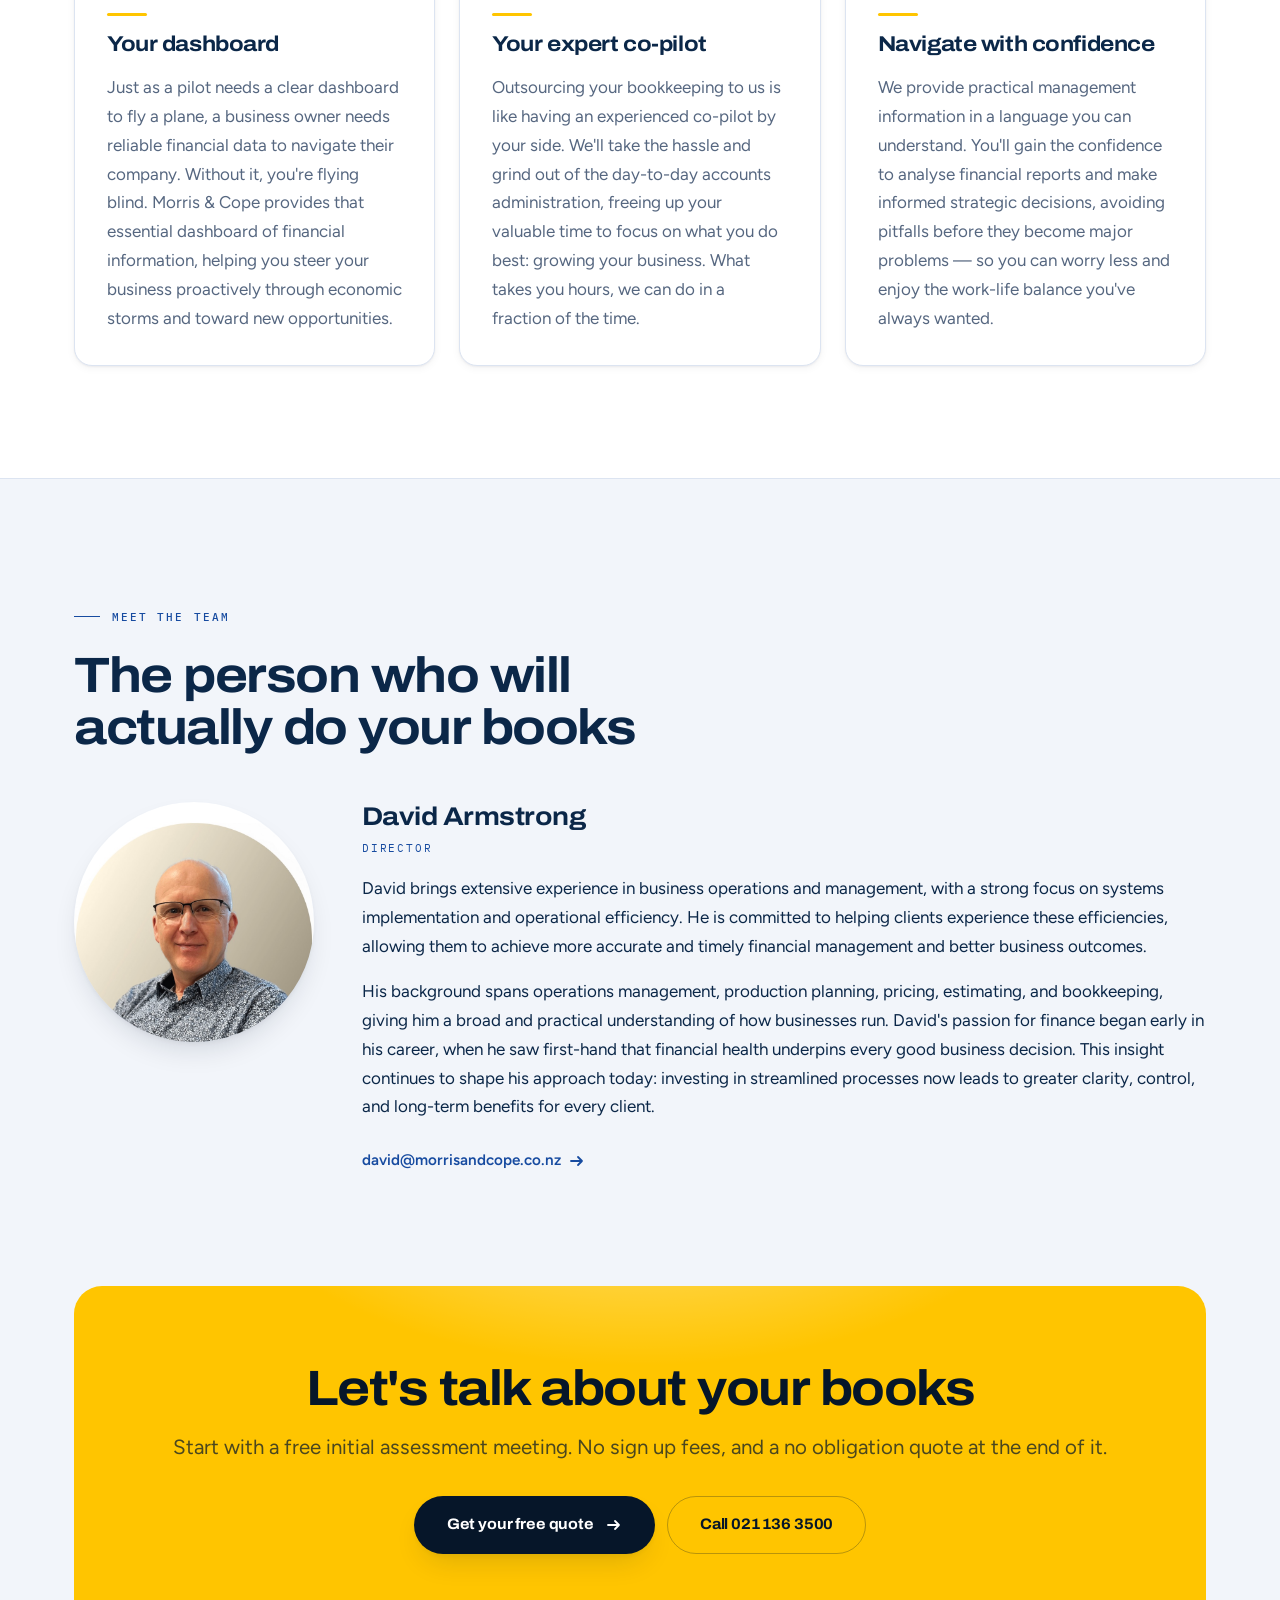
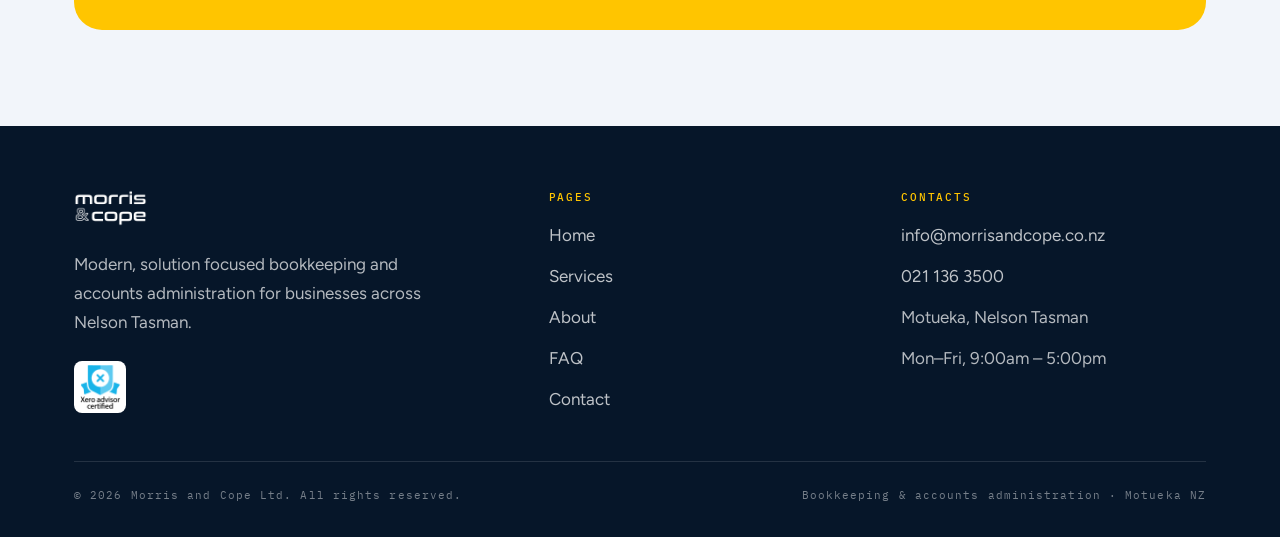
==== commit 6dda8ebb: "Reposition the site from bookkeeping to business advisory The company's primary focus has shifted, s" ====
--- a/about.html
+++ b/about.html
@@ -4,8 +4,8 @@
 <meta charset="utf-8">
 <script>document.documentElement.classList.add('js')</script>
 <meta name="viewport" content="width=device-width, initial-scale=1">
-<title>About — Morris &amp; Cope Bookkeeping, Motueka</title>
-<meta name="description" content="Morris &amp; Cope are located in Motueka and provide modern professional bookkeeping and accounts administration services to small and medium size enterprises across Nelson Tasman.">
+<title>About — Morris &amp; Cope Business Advisory, Motueka</title>
+<meta name="description" content="Morris &amp; Cope are located in Motueka and provide business advisory and accounts administration to small and medium size enterprises across Nelson Tasman, backed by over 20 years of business management experience.">
 <link rel="icon" href="images/favicon.png">
 <link rel="preconnect" href="https://fonts.googleapis.com">
 <link rel="preconnect" href="https://fonts.gstatic.com" crossorigin>
@@ -52,7 +52,7 @@
     <div class="wrap stage">
       <p class="crumbs"><a href="index.html">Home</a> / About</p>
       <h1>About Morris &amp; Cope</h1>
-      <p class="lede">Morris &amp; Cope are located in Motueka and provide modern professional bookkeeping and accounts administration services to SMEs — small and medium size enterprises.</p>
+      <p class="lede">Morris &amp; Cope are located in Motueka and provide business advisory and accounts administration to SMEs — small and medium size enterprises.</p>
     </div>
   </section>
 
@@ -65,8 +65,9 @@
       <div class="reveal" data-d="1">
         <p class="eyebrow">Who we work with</p>
         <h2>Straight talking, practical, and built on 20 years of business experience</h2>
-        <p style="margin-top:var(--s5)">We work with ambitious business owners and entrepreneurs providing clear straight talking practical bookkeeping and accounts administration services with a modern solution focused approach, backed up by over 20 years of combined business management experience, across a diverse range of industries.</p>
-        <p><a class="link-arrow" href="services.html"><span>See the full list of services</span> <svg width="16" height="16" viewBox="0 0 16 16" fill="none" aria-hidden="true"><path d="M2 8h11M9 4l4 4-4 4" stroke="currentColor" stroke-width="1.8" stroke-linecap="round" stroke-linejoin="round"/></svg></a></p>
+        <p style="margin-top:var(--s5)">We work with ambitious business owners and entrepreneurs providing clear straight talking practical advice, with a modern solution focused approach, backed up by over 20 years of combined business management experience across a diverse range of industries.</p>
+        <p>That experience is the point. Advice about pricing, workflow or cashflow is worth having from someone who has run operations, planned production and set prices themselves — and who is also close enough to your day-to-day numbers to know what is really going on.</p>
+        <p><a class="link-arrow" href="services.html"><span>See how we help</span> <svg width="16" height="16" viewBox="0 0 16 16" fill="none" aria-hidden="true"><path d="M2 8h11M9 4l4 4-4 4" stroke="currentColor" stroke-width="1.8" stroke-linecap="round" stroke-linejoin="round"/></svg></a></p>
       </div>
     </div>
   </section>
--- a/styles.css
+++ b/styles.css
@@ -665,6 +665,41 @@
 .svc__go svg { transition: transform .34s var(--ease-back); }
 .svc:hover .svc__go svg { transform: translateX(5px); }
 
+/* Foundation block — the bookkeeping list sits a step below the advisory
+   cards on purpose: same family, quieter voice. */
+.foundation {
+  margin-top: var(--s8);
+  display: grid;
+  grid-template-columns: minmax(0, 380px) 1fr;
+  gap: clamp(var(--s5), 4vw, var(--s8));
+  align-items: start;
+  padding: clamp(var(--s5), 4vw, var(--s7));
+  background: var(--white);
+  border: 1px solid var(--mist);
+  border-radius: var(--radius-lg);
+  box-shadow: var(--shadow-1);
+}
+.foundation__intro h3 { margin-bottom: var(--s3); }
+.foundation__intro p { color: var(--slate); font-size: .95rem; }
+.foundation__list {
+  list-style: none; margin: 0; padding: 0;
+  display: grid; grid-template-columns: repeat(2, 1fr);
+  gap: var(--s2) var(--s5);
+  align-self: center;
+}
+.foundation__list a {
+  display: flex; align-items: center; justify-content: space-between; gap: var(--s3);
+  padding: var(--s3) 0;
+  border-bottom: 1px solid var(--mist);
+  text-decoration: none;
+  font-weight: 600; font-size: .95rem;
+  color: var(--navy);
+  transition: color .22s var(--ease), padding-left .28s var(--ease);
+}
+.foundation__list a svg { flex: none; color: var(--blue); opacity: 0; transform: translateX(-4px); transition: opacity .26s var(--ease), transform .3s var(--ease-back); }
+.foundation__list a:hover { color: var(--blue); padding-left: var(--s2); }
+.foundation__list a:hover svg { opacity: 1; transform: none; }
+
 /* ---------- 11. Photo treatment ---------- */
 .photo {
   position: relative;
@@ -1170,6 +1205,9 @@
   .step__dot img { width: 38px; height: 38px; }
   .step__body { padding-top: var(--s2); }
 }
+@media (max-width: 900px) {
+  .foundation { grid-template-columns: 1fr; }
+}
 @media (max-width: 760px) {
   body { font-size: 16.5px; }
   .split, .split--wide-left { grid-template-columns: 1fr; gap: var(--s7); }
@@ -1182,6 +1220,7 @@
 }
 @media (max-width: 620px) {
   .grid--3 { grid-template-columns: 1fr; }
+  .foundation__list { grid-template-columns: 1fr; }
 
   /* Service cards become scannable rows — nine of them fit in a thumb-flick,
      instead of nine full-height cards. */
